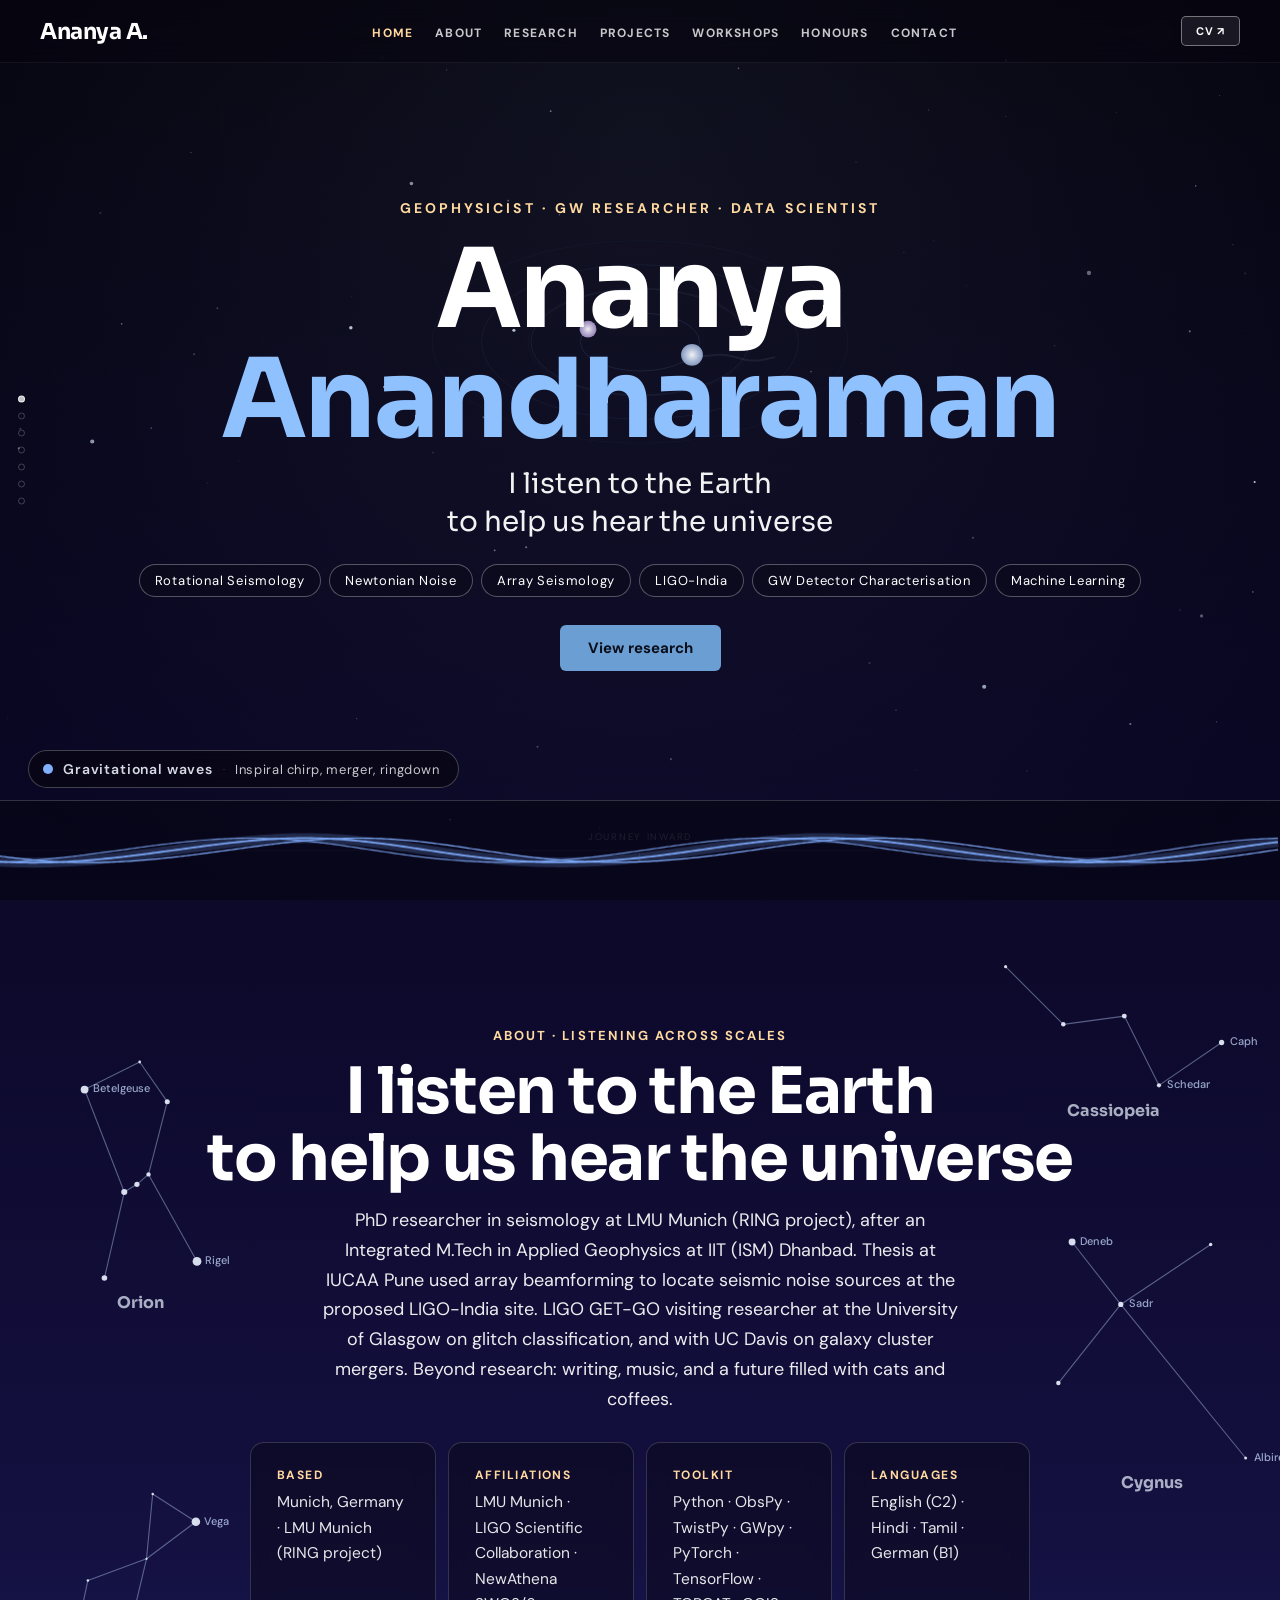
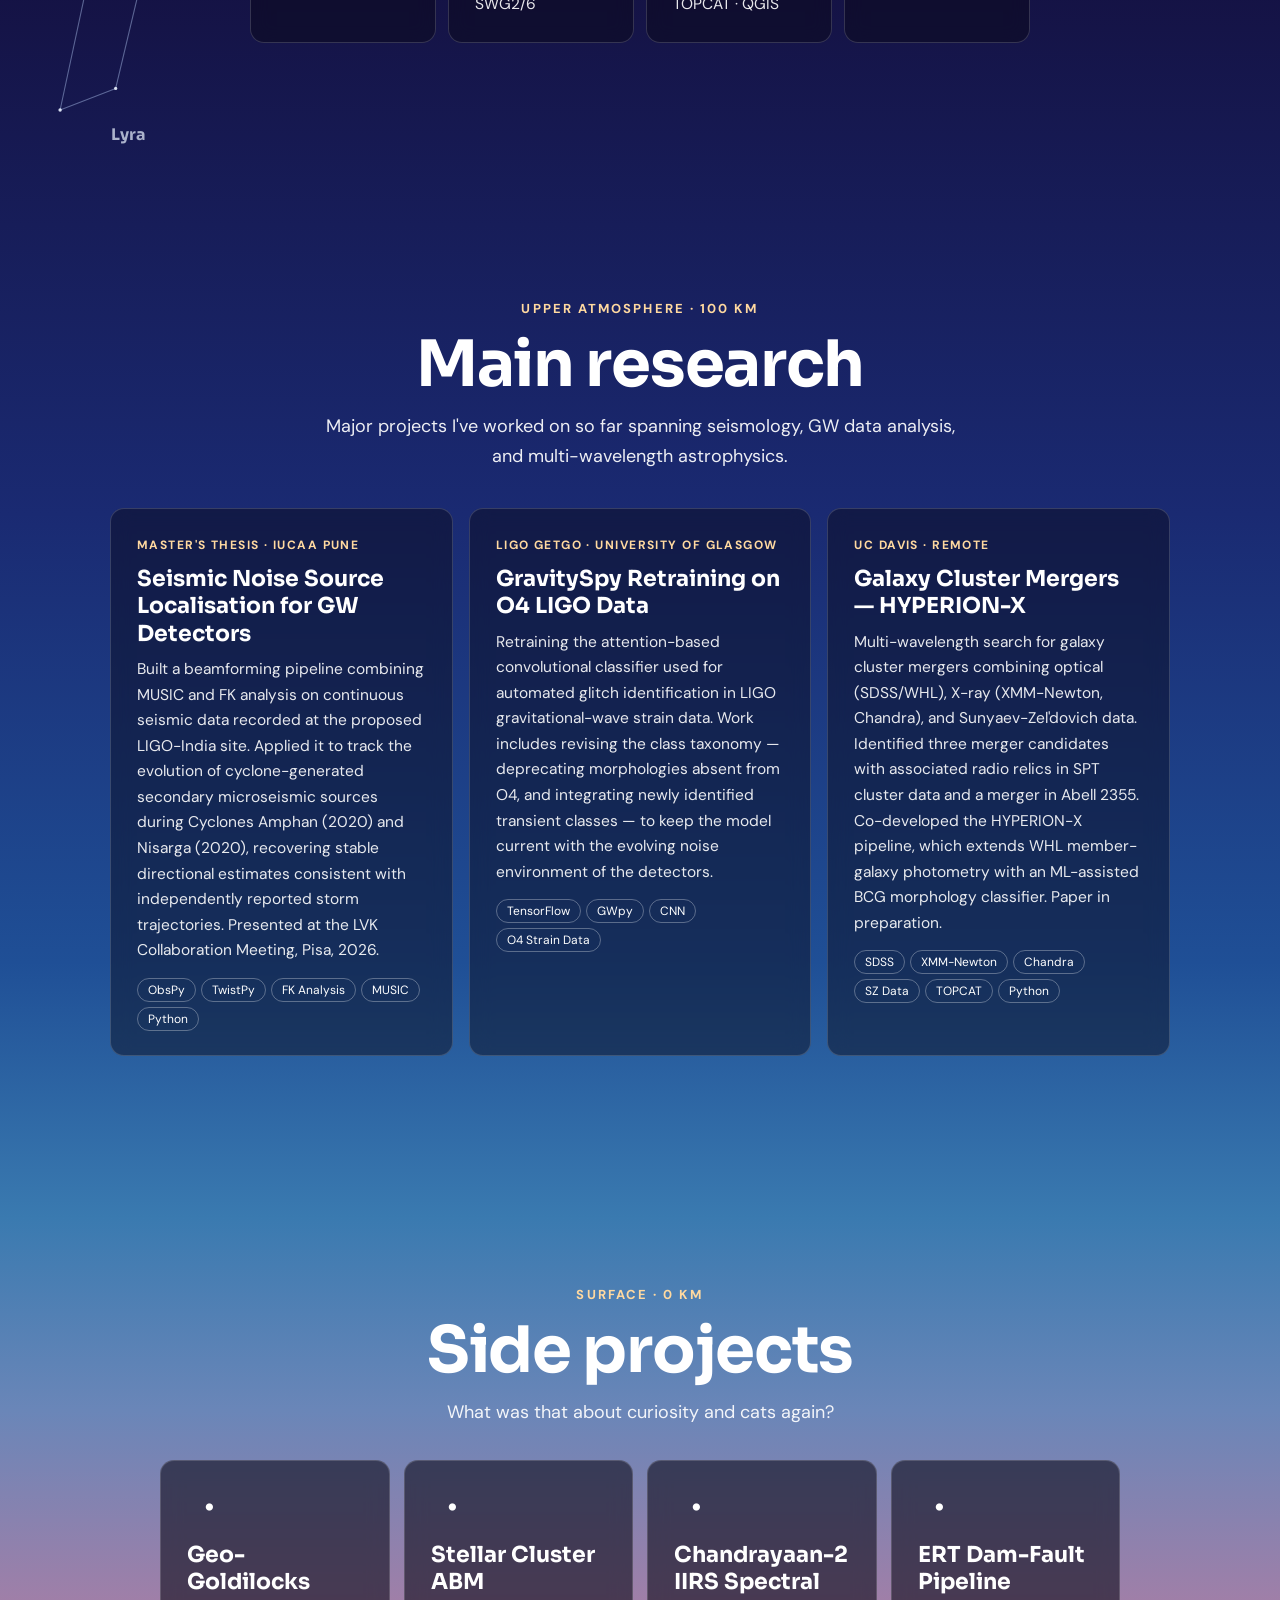
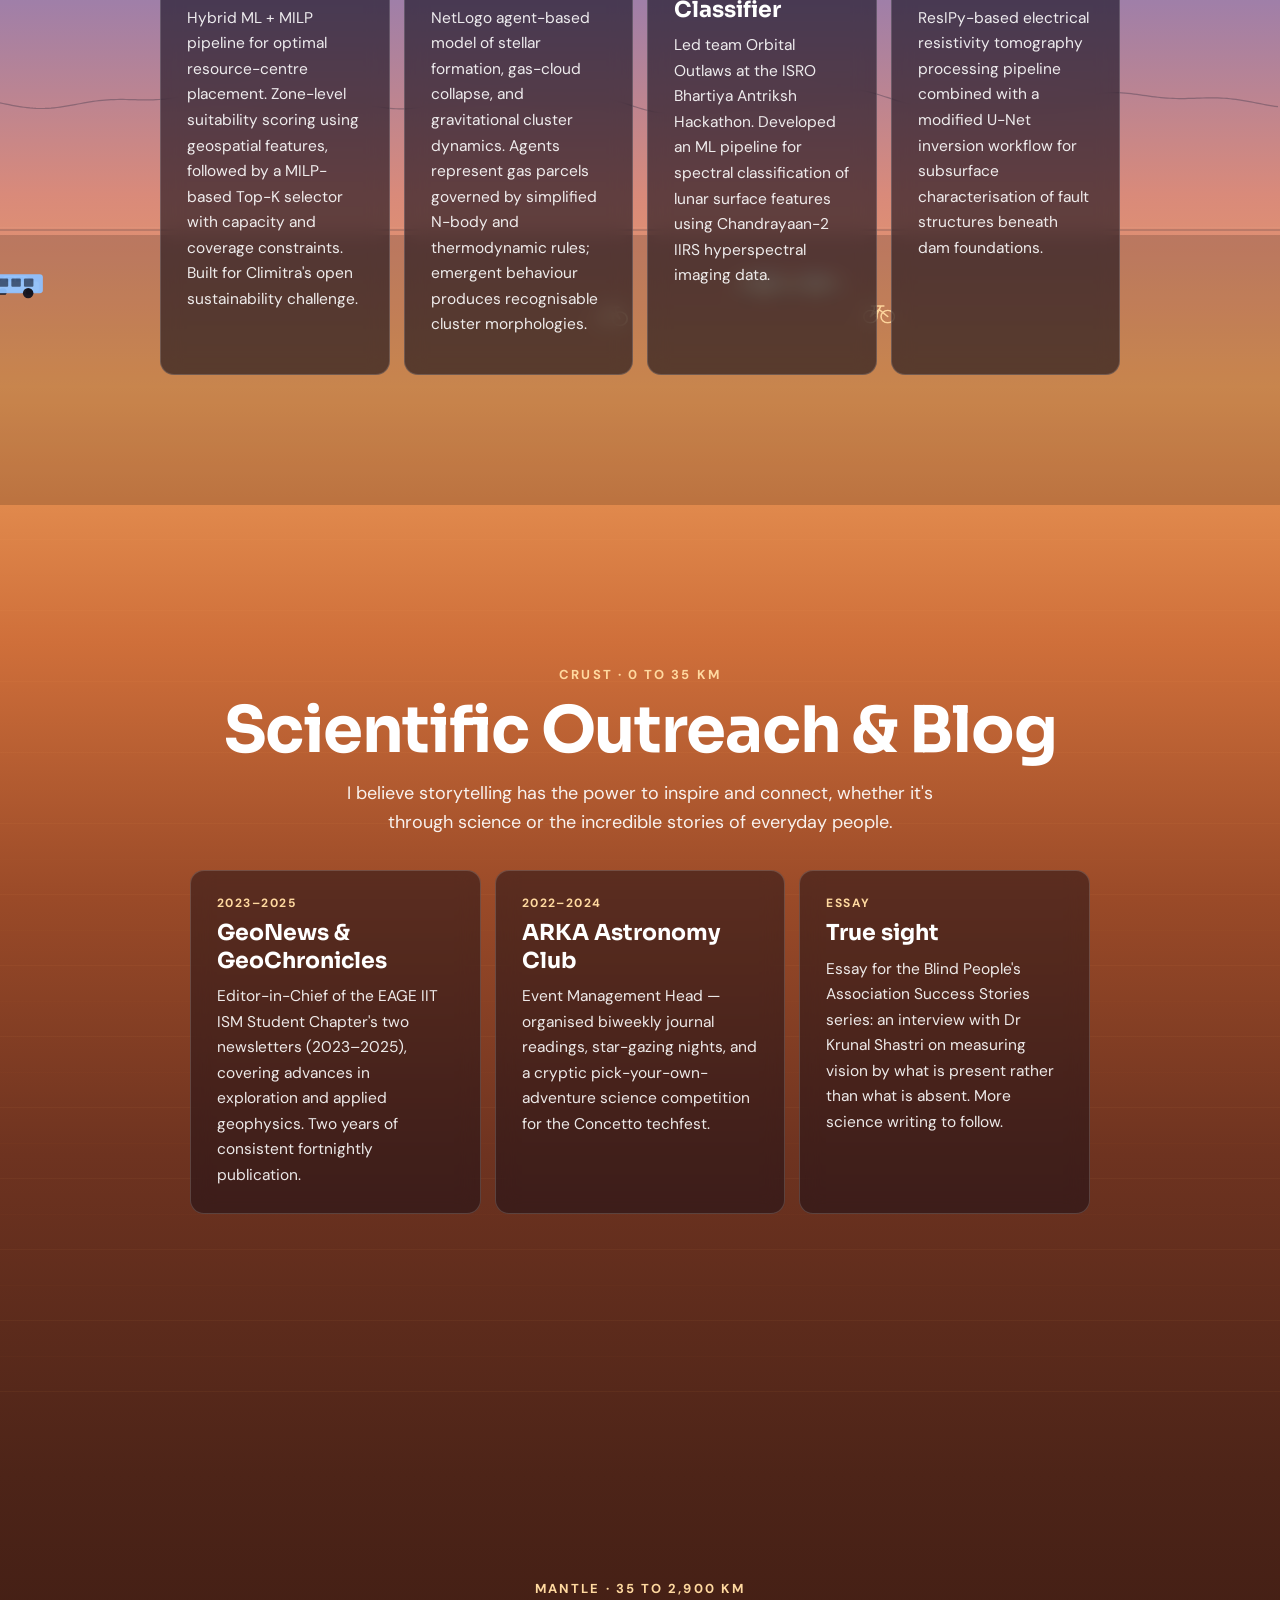
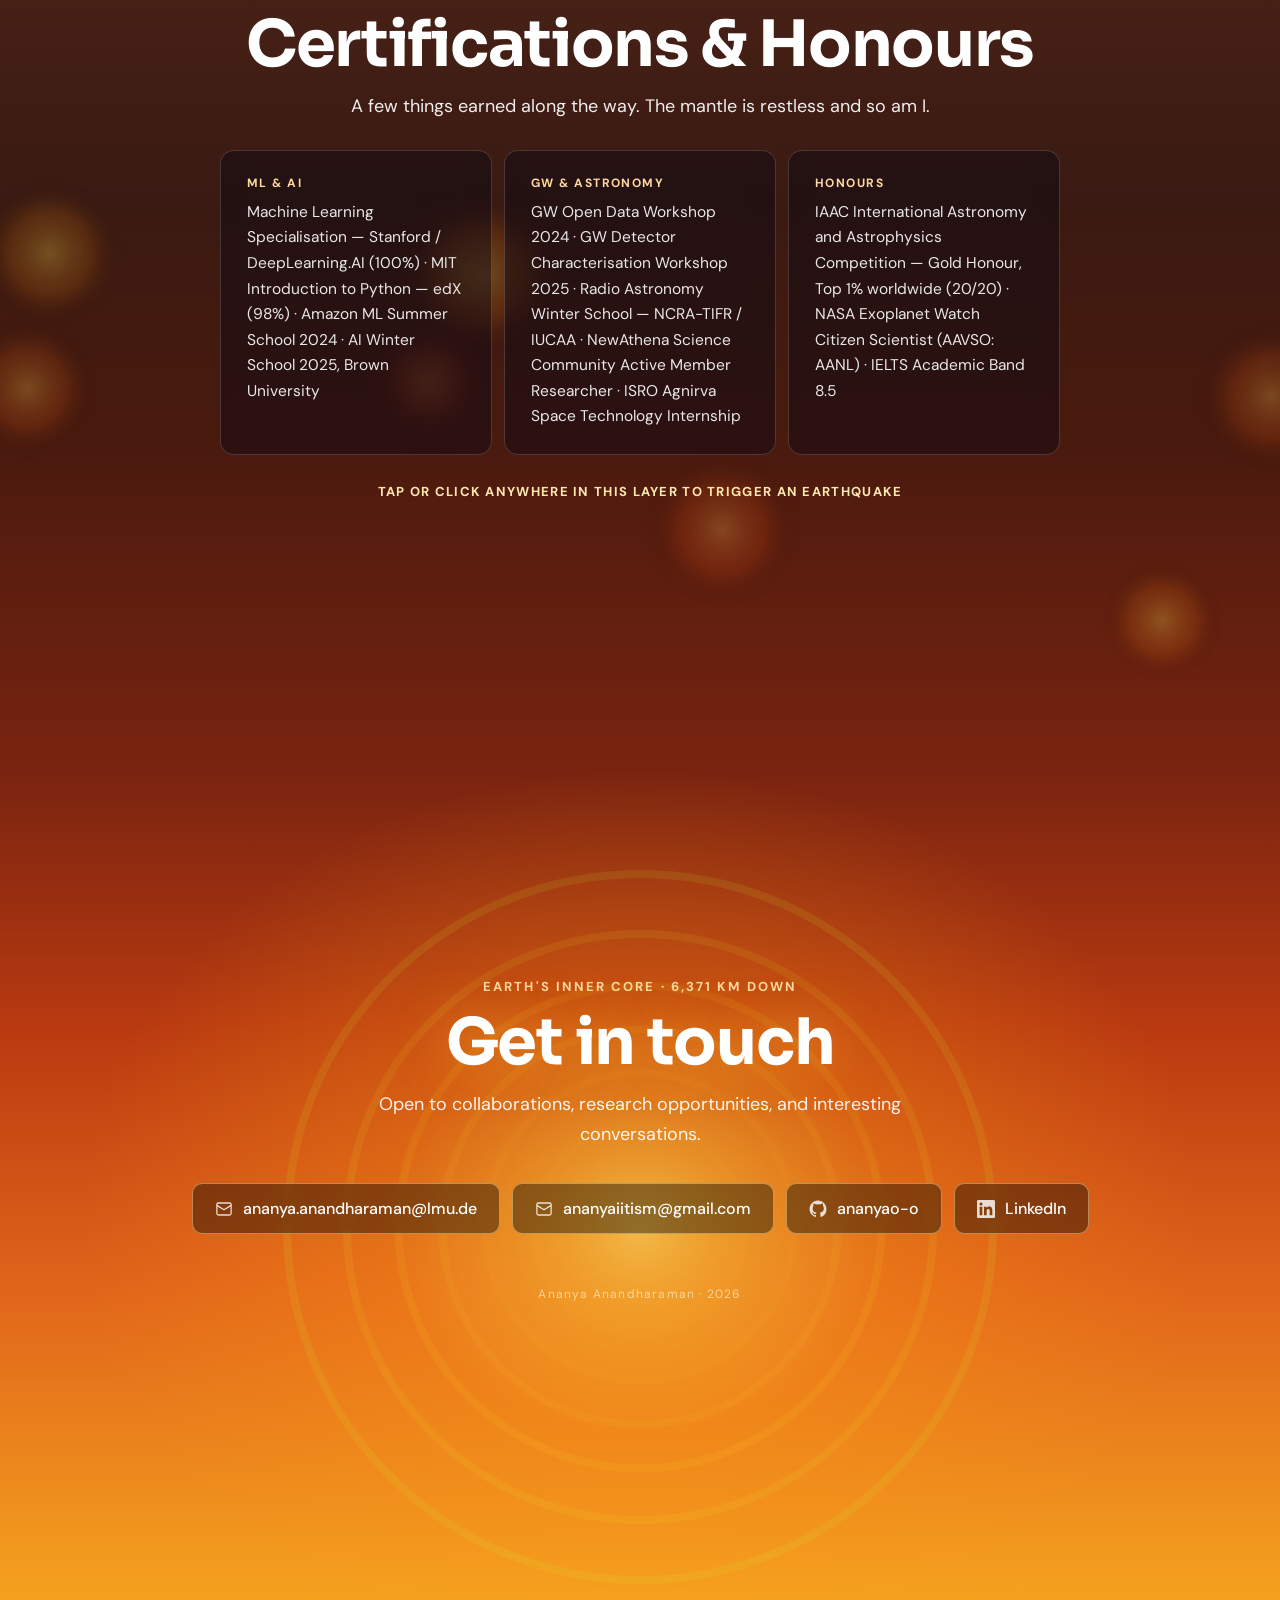
==== index.html @ 79e4e8b1 "Initial portfolio" ====
<!DOCTYPE html>
<html lang="en">
<head>
  <meta charset="UTF-8">
  <meta name="viewport" content="width=device-width, initial-scale=1.0">
  <title>Ananya Anandharaman</title>
  <meta name="description" content="Geophysicist, GW Researcher, Data Scientist — IIT ISM · IUCAA · University of Glasgow">
  <link rel="preconnect" href="https://fonts.googleapis.com">
  <link href="https://fonts.googleapis.com/css2?family=Fraunces:opsz,wght@9..144,600;9..144,700&family=Sora:wght@600;700&family=DM+Sans:wght@400;500;700&display=swap" rel="stylesheet">
  <link rel="stylesheet" href="css/base.css">
  <link rel="stylesheet" href="css/sections.css">
  <link rel="stylesheet" href="css/components.css">
  <link rel="stylesheet" href="css/theme.css">
</head>
<body>
  <nav id="main-nav">
    <a href="index.html" class="nav-logo">Ananya A.</a>
    <ul class="nav-links">
      <li><a href="#space">Home</a></li>
      <li><a href="#cosmos">About</a></li>
      <li><a href="#research">Research</a></li>
      <li><a href="#surface">Projects</a></li>
      <li><a href="#crust">Workshops</a></li>
      <li><a href="#mantle">Honours</a></li>
      <li><a href="#core">Contact</a></li>
      <li><a href="media.html">Media</a></li>
    </ul>
    <button class="nav-cv-btn" id="cv-btn">CV ↗</button>
  </nav>
  <div id="depth-bar">
    <div class="depth-dot" data-section="space"    data-label="Deep Space"></div>
    <div class="depth-dot" data-section="cosmos"   data-label="Cosmos"></div>
    <div class="depth-dot" data-section="research" data-label="Research"></div>
    <div class="depth-dot" data-section="surface"  data-label="Surface"></div>
    <div class="depth-dot" data-section="crust"    data-label="Crust"></div>
    <div class="depth-dot" data-section="mantle"   data-label="Mantle"></div>
    <div class="depth-dot" data-section="core"     data-label="Core"></div>
  </div>
  <canvas id="wave-canvas"></canvas>
  <div id="wave-ann" role="status" aria-live="polite">
    <div class="wave-ann-bar"></div>
    <span class="wave-ann-name"></span>
    <span class="wave-ann-sep">·</span>
    <span class="wave-ann-desc"></span>
  </div>
  <div id="wave-label"><span id="wave-type-text">Gravitational Waves</span></div>
  <!-- §1 DEEP SPACE -->
  <section id="space" data-wave="gw">
    <canvas id="starfield-canvas"></canvas>
    <canvas id="cbc-canvas"></canvas>
    <div class="section-content space-content fade-in" id="hero-content"></div>
    <div class="scroll-cue">Journey inward</div>
  </section>
  <!-- §2 COSMOS / ABOUT -->
  <section id="cosmos" data-wave="radio">
    <canvas id="constellation-canvas"></canvas>
    <div class="section-content fade-in" id="about-content"></div>
  </section>
  <!-- §3 RESEARCH -->
  <section id="research" data-wave="infra">
    <div class="section-content fade-in">
      <div class="section-eyebrow">Upper atmosphere · 100 km</div>
      <h2 class="section-title">Main research</h2>
      <p class="section-body">Major projects I've worked on so far spanning seismology, GW data analysis, and multi-wavelength astrophysics.</p>
      <div class="cards-grid" id="research-cards"></div>
    </div>
  </section>
  <!-- §4 SURFACE / SIDE PROJECTS -->
  <section id="surface" data-wave="seismic-noisy">
    <canvas id="surface-canvas"></canvas>
    <div class="section-content surface-content fade-in">
      <div class="section-eyebrow">Surface · 0 km</div>
      <h2 class="section-title surface-title">Side projects</h2>
      <p class="section-body surface-body">What was that about curiosity and cats again? </p>
      <div class="side-projects-grid" id="side-projects-cards"></div>
    </div>
  </section>
  <!-- §5 CRUST / WORKSHOPS -->
  <section id="crust" data-wave="seismic">
    <div class="section-content crust-content fade-in">
      <div class="section-eyebrow crust-label">Crust · 0 to 35 km</div>
      <h2 class="section-title crust-title">Scientific Outreach &amp; Blog</h2>
      <p class="section-body crust-body">I believe storytelling has the power to inspire and connect, whether it's through science or the incredible stories of everyday people.</p>
      <div class="workshops-grid" id="workshops-cards"></div>
    </div>
  </section>
  <!-- §6 MANTLE / HONOURS -->
  <section id="mantle" data-wave="seismic-deep">
    <canvas id="mantle-canvas"></canvas>
    <div class="section-content mantle-content fade-in">
      <div class="section-eyebrow mantle-label">Mantle · 35 to 2,900 km</div>
      <h2 class="section-title mantle-title">Certifications &amp; Honours</h2>
      <p class="section-body mantle-body">A few things earned along the way. The mantle is restless and so am I.</p>
      <div class="cert-grid" id="cert-cards"></div>
      <p class="interaction-hint">Tap or click anywhere in this layer to trigger an earthquake</p>
    </div>
  </section>
  <!-- §7 CORE / CONTACT -->
  <section id="core" data-wave="modes">
    <canvas id="core-canvas"></canvas>
    <div class="section-content core-content fade-in">
      <div class="section-eyebrow core-label">Earth's Inner Core · 6,371 km down</div>
      <h2 class="section-title core-title">Get in touch</h2>
      <p class="section-body core-body">Open to collaborations, research opportunities, and interesting conversations.</p>
      <div class="contact-links" id="contact-links"></div>
      <p class="core-footer">Ananya Anandharaman · 2026 </p>
    </div>
  </section>
  <!-- Scripts — config must be first -->
  <script src="js/config.js"></script>
  <script src="js/starfield.js"></script>
  <script src="js/cbc.js"></script>
  <script src="js/constellations.js"></script>
  <script src="js/surface.js"></script>
  <script src="js/mantle.js"></script>
  <script src="js/core.js"></script>
  <script src="js/waves.js"></script>
  <script src="js/earthquake.js"></script>
  <script src="js/nav.js"></script>
  <script src="js/main.js"></script>
</body>
</html>
---- css/base.css ----
/* ════════════════════════════════════════════
   BASE.CSS — reset, typography, nav, utilities
   ════════════════════════════════════════════ */

*, *::before, *::after { box-sizing: border-box; margin: 0; padding: 0; }

html { scroll-behavior: smooth; }

body {
  font-family: 'Inter', sans-serif;
  background: #000;
  color: #E8EDF5;
  overflow-x: hidden;
}

/* ── Typography helpers ── */
.section-eyebrow {
  font-size: 10px;
  letter-spacing: 0.2em;
  text-transform: uppercase;
  margin-bottom: 14px;
  opacity: 0.6;
  display: block;
}
.section-title {
  font-family: var(--font-display);
  font-size: clamp(26px, 3.5vw, 46px);
  font-weight: 700;
  line-height: 1.15;
  max-width: 800px;
  margin: 0 auto;
}
.section-body {
  font-size: 14.5px;
  color: rgba(232,237,245,0.58);
  max-width: 600px;
  margin: 14px auto 0;
  line-height: 1.8;
  text-align: center;
}

/* ── Nav ── */
nav#main-nav {
  position: fixed;
  top: 0; left: 0; right: 0;
  z-index: 100;
  display: flex;
  align-items: center;
  justify-content: space-between;
  padding: 14px 40px;
  background: rgba(4, 6, 18, 0.6);
  backdrop-filter: blur(14px);
  -webkit-backdrop-filter: blur(14px);
  border-bottom: 0.5px solid rgba(255,255,255,0.06);
  gap: 20px;
  transition: background 0.4s;
}
.nav-logo {
  font-family: var(--font-display);
  font-weight: 600;
  font-size: 16px;
  color: #6B9FD4;
  letter-spacing: 0.04em;
  text-decoration: none;
  flex-shrink: 0;
}
.nav-links {
  display: flex;
  gap: 22px;
  list-style: none;
  flex: 1;
  justify-content: center;
  flex-wrap: wrap;
}
.nav-links a {
  font-size: 10.5px;
  letter-spacing: 0.1em;
  text-transform: uppercase;
  color: rgba(232,237,245,0.4);
  text-decoration: none;
  transition: color 0.2s;
}
.nav-links a:hover,
.nav-links a.active { color: #6B9FD4; }
.nav-cv-btn {
  font-family: var(--font-display);
  font-size: 11px;
  font-weight: 600;
  padding: 7px 14px;
  border-radius: 5px;
  background: rgba(107,159,212,0.12);
  border: 0.5px solid rgba(107,159,212,0.35);
  color: #6B9FD4;
  cursor: pointer;
  letter-spacing: 0.06em;
  text-transform: uppercase;
  flex-shrink: 0;
  transition: background 0.2s;
}
.nav-cv-btn:hover { background: rgba(107,159,212,0.25); }

/* ── Depth bar ── */
#depth-bar {
  position: fixed;
  left: 18px;
  top: 50%;
  transform: translateY(-50%);
  display: flex;
  flex-direction: column;
  gap: 10px;
  z-index: 90;
}
.depth-dot {
  width: 7px;
  height: 7px;
  border-radius: 50%;
  border: 1px solid rgba(255,255,255,0.22);
  background: transparent;
  transition: background 0.3s, border-color 0.3s, transform 0.2s;
  cursor: pointer;
  position: relative;
}
.depth-dot::after {
  content: attr(data-label);
  position: absolute;
  left: 15px;
  top: 50%;
  transform: translateY(-50%);
  font-size: 9px;
  letter-spacing: 0.1em;
  text-transform: uppercase;
  color: rgba(255,255,255,0.45);
  white-space: nowrap;
  opacity: 0;
  transition: opacity 0.2s;
  pointer-events: none;
}
.depth-dot:hover::after { opacity: 1; }
.depth-dot:hover { transform: scale(1.5); }
.depth-dot.active {
  background: rgba(255,255,255,0.75);
  border-color: rgba(255,255,255,0.75);
}

/* ── Global wave canvas ── */
#wave-canvas {
  position: fixed;
  bottom: 0; left: 0;
  width: 100%;
  height: 100px;
  z-index: 50;
  pointer-events: none;
}
#wave-label {
  position: fixed;
  bottom: 12px;
  right: 20px;
  z-index: 55;
  pointer-events: none;
}
#wave-type-text {
  font-size: 9px;
  letter-spacing: 0.16em;
  text-transform: uppercase;
  color: rgba(255,255,255,0.2);
  font-family: var(--font-display);
}

/* ── Section layout ── */
section {
  position: relative;
  min-height: 100vh;
  overflow: hidden;
  display: flex;
  flex-direction: column;
  align-items: center;
  justify-content: center;
  padding: 100px 40px 130px;
}
.section-content {
  position: relative;
  z-index: 5;
  text-align: center;
  width: 100%;
  max-width: 1100px;
  padding: 0 20px;
}

/* ── Scroll cue ── */
.scroll-cue {
  position: absolute;
  bottom: 34px;
  left: 50%;
  transform: translateX(-50%);
  font-size: 9.5px;
  letter-spacing: 0.18em;
  text-transform: uppercase;
  color: rgba(232,237,245,0.22);
  display: flex;
  flex-direction: column;
  align-items: center;
  gap: 6px;
  animation: bounce 2.4s ease-in-out infinite;
}
.scroll-cue::after { content: '↓'; font-size: 13px; }
@keyframes bounce {
  0%, 100% { transform: translateX(-50%) translateY(0); }
  50% { transform: translateX(-50%) translateY(8px); }
}

/* ── Fade-in on scroll ── */
.fade-in {
  opacity: 0;
  transform: translateY(22px);
  transition: opacity 0.8s ease, transform 0.8s ease;
}
.fade-in.visible {
  opacity: 1;
  transform: translateY(0);
}

/* ── Earthquake animation ── */
@keyframes quake {
  0%   { transform: translate(0,0) rotate(0); }
  8%   { transform: translate(-10px,5px) rotate(-0.6deg); }
  18%  { transform: translate(10px,-7px) rotate(0.7deg); }
  28%  { transform: translate(-8px,8px) rotate(-0.5deg); }
  38%  { transform: translate(9px,-4px) rotate(0.4deg); }
  48%  { transform: translate(-5px,7px) rotate(-0.3deg); }
  58%  { transform: translate(7px,-5px) rotate(0.3deg); }
  68%  { transform: translate(-4px,4px) rotate(-0.2deg); }
  78%  { transform: translate(4px,-3px) rotate(0.2deg); }
  88%  { transform: translate(-2px,2px) rotate(-0.1deg); }
  100% { transform: translate(0,0) rotate(0); }
}
.quaking { animation: quake 1.4s ease-out; }

/* ── Interaction hint ── */
.interaction-hint {
  font-size: 10px;
  letter-spacing: 0.1em;
  text-transform: uppercase;
  color: rgba(255,200,100,0.45);
  margin-top: 28px;
}

/* ── Scrollbar ── */
::-webkit-scrollbar { width: 4px; }
::-webkit-scrollbar-track { background: transparent; }
::-webkit-scrollbar-thumb { background: rgba(107,159,212,0.2); border-radius: 2px; }

/* ── Responsive ── */
@media (max-width: 768px) {
  nav#main-nav { padding: 12px 20px; }
  .nav-links { display: none; }
  #depth-bar { display: none; }
  section { padding: 90px 24px 110px; }
}

/* ── Wave-type announcement bubble ──────────────────────────────
   Appears briefly when the waveform changes section.
   Shows wave type name + scientific description.             */
#wave-ann {
  position: fixed;
  bottom: 116px;
  left: 50%;
  transform: translateX(-50%);
  z-index: 60;
  pointer-events: none;
  display: flex;
  align-items: center;
  gap: 10px;
  padding: 9px 18px 9px 14px;
  background: rgba(8, 10, 24, 0.72);
  border: 0.5px solid rgba(255,255,255,0.13);
  border-radius: 28px;
  backdrop-filter: blur(16px);
  -webkit-backdrop-filter: blur(16px);
  opacity: 0;
  transition: opacity 0.38s ease, transform 0.38s ease;
  transform: translateX(-50%) translateY(6px);
  white-space: nowrap;
}
#wave-ann.visible {
  opacity: 1;
  transform: translateX(-50%) translateY(0);
}
.wave-ann-bar {
  width: 3px;
  height: 26px;
  border-radius: 2px;
  background: #6B9FD4;
  flex-shrink: 0;
  transition: background 0.3s;
}
.wave-ann-name {
  font-family: var(--font-display);
  font-size: 11.5px;
  font-weight: 600;
  letter-spacing: 0.06em;
  color: rgba(232,237,245,0.92);
}
.wave-ann-sep {
  font-size: 10px;
  color: rgba(232,237,245,0.28);
}
.wave-ann-desc {
  font-size: 10px;
  letter-spacing: 0.05em;
  color: rgba(232,237,245,0.48);
  font-style: italic;
}

@media (max-width: 600px) {
  #wave-ann { bottom: 108px; max-width: calc(100vw - 40px); }
  .wave-ann-desc { display: none; }
}
---- css/sections.css ----
/* SECTIONS.CSS — layout hooks only. Backgrounds are transparent: the continuous
   space-to-core gradient lives on <body> in theme.css, so there are no seams. */
section{background:transparent}
#starfield-canvas,#cbc-canvas,#constellation-canvas,#surface-canvas,#mantle-canvas,#core-canvas{position:absolute;inset:0;width:100%;height:100%}
#surface-canvas,#mantle-canvas,#core-canvas{pointer-events:none}
#crust::after{content:'';position:absolute;inset:0;pointer-events:none;z-index:1;background:repeating-linear-gradient(180deg,transparent 0 34px,rgba(255,170,90,.05) 34px 35px,transparent 35px 70px,rgba(200,110,40,.03) 70px 71px)}
#core::before{content:'';position:absolute;inset:0;pointer-events:none;background:radial-gradient(ellipse at 50% 58%,rgba(255,230,70,.6),rgba(255,150,20,.32) 28%,transparent 62%)}
.core-title{text-shadow:0 0 48px rgba(255,210,60,.5)}
.core-footer{margin-top:52px;font-size:12px;color:rgba(255,240,200,.7);letter-spacing:.1em}
---- css/components.css ----
/* ════════════════════════════════════════════
   COMPONENTS.CSS — buttons, cards, contact, hero
   ════════════════════════════════════════════ */

/* ── Hero ── */
.hero-eyebrow {
  font-size: 11px; letter-spacing: 0.22em; text-transform: uppercase;
  color: #C4A882; margin-bottom: 18px; display: block;
}
.hero-name {
  font-family: var(--font-display);
  font-size: clamp(40px, 6.5vw, 78px);
  font-weight: 700; line-height: 1.05; color: #E8EDF5; margin-bottom: 10px;
}
.hero-name span { color: #6B9FD4; }
.hero-subtitle { font-size: 13px; color: rgba(232,237,245,0.42); letter-spacing: 0.05em; margin-bottom: 22px; }
.hero-tags { display: flex; flex-wrap: wrap; gap: 8px; justify-content: center; margin-bottom: 28px; }
.htag {
  font-size: 10px; letter-spacing: 0.06em; padding: 5px 12px; border-radius: 20px;
  border: 0.5px solid rgba(107,159,212,0.32); color: rgba(107,159,212,0.82);
  background: rgba(107,159,212,0.07);
}
.hero-ctas { display: flex; gap: 12px; justify-content: center; }
.hero-note { margin-top: 14px; font-size: 10px; color: rgba(232,237,245,0.22); letter-spacing: 0.05em; }

/* ── Buttons ── */
.btn-primary {
  font-family: var(--font-display); font-size: 13px; font-weight: 600;
  padding: 11px 24px; border-radius: 6px; background: #6B9FD4; color: #0A0E1A;
  border: none; cursor: pointer; transition: opacity 0.2s; text-decoration: none; display: inline-block;
}
.btn-primary:hover { opacity: 0.88; }
.btn-ghost {
  font-family: var(--font-display); font-size: 13px; font-weight: 500;
  padding: 11px 24px; border-radius: 6px; background: transparent;
  color: rgba(232,237,245,0.7); border: 0.5px solid rgba(232,237,245,0.22);
  cursor: pointer; transition: border-color 0.2s, color 0.2s; text-decoration: none; display: inline-block;
}
.btn-ghost:hover { border-color: rgba(232,237,245,0.45); color: rgba(232,237,245,0.9); }

/* ── About grid ── */
.about-grid {
  display: grid; grid-template-columns: repeat(auto-fit, minmax(185px, 1fr));
  gap: 12px; max-width: 780px; margin: 28px auto 0;
}
.about-cell {
  background: rgba(107,159,212,0.07); border: 0.5px solid rgba(107,159,212,0.18);
  border-radius: 10px; padding: 16px; text-align: left;
}
.about-cell-label { font-size: 9.5px; letter-spacing: 0.12em; text-transform: uppercase; color: #6B9FD4; margin-bottom: 7px; display: block; }
.about-cell-value { font-size: 12px; color: rgba(232,237,245,0.72); line-height: 1.65; }

/* ── Research cards ── */
.cards-grid {
  display: grid; grid-template-columns: repeat(auto-fit, minmax(290px, 1fr));
  gap: 16px; max-width: 1060px; margin: 36px auto 0;
}
.rcard {
  background: rgba(20,30,60,0.65); border: 0.5px solid rgba(107,159,212,0.18);
  border-radius: 12px; padding: 24px; text-align: left;
  backdrop-filter: blur(8px); transition: border-color 0.3s, transform 0.3s;
}
.rcard:hover { border-color: rgba(107,159,212,0.45); transform: translateY(-4px); }
.rcard-badge {
  display: inline-block; font-size: 9.5px; letter-spacing: 0.1em;
  text-transform: uppercase; padding: 3px 9px; border-radius: 20px; margin-bottom: 13px;
}
.rcard-badge.warm { color: #C4A882; background: rgba(196,168,130,0.1); border: 0.5px solid rgba(196,168,130,0.3); }
.rcard-badge.blue { color: #6B9FD4; background: rgba(107,159,212,0.1); border: 0.5px solid rgba(107,159,212,0.3); }
.rcard h3 { font-family: var(--font-display); font-size: 15px; font-weight: 600; color: #E8EDF5; margin-bottom: 9px; line-height: 1.4; }
.rcard p  { font-size: 12px; color: rgba(232,237,245,0.55); line-height: 1.72; margin-bottom: 14px; }
.tool-chips { display: flex; flex-wrap: wrap; gap: 5px; }
.tool-chip {
  font-size: 9.5px; padding: 2px 8px; border-radius: 4px;
  background: rgba(107,159,212,0.08); color: rgba(107,159,212,0.72);
  border: 0.5px solid rgba(107,159,212,0.18);
}
.rcard-link { font-size: 11px; color: #6B9FD4; text-decoration: none; letter-spacing: 0.04em; opacity: 0.7; flex-shrink: 0; margin-left: 10px; }
.rcard-link:hover { opacity: 1; }

/* ── Side project cards (surface section — light bg) ── */
.side-projects-grid {
  display: grid; grid-template-columns: repeat(auto-fit, minmax(215px, 1fr));
  gap: 14px; max-width: 960px; margin: 32px auto 0;
}
.scard {
  background: rgba(255,248,235,0.88);
  border: 0.5px solid rgba(160,100,40,0.18);
  border-radius: 12px; padding: 22px; text-align: left;
  box-shadow: 0 4px 24px rgba(0,0,0,0.14);
  transition: transform 0.3s, box-shadow 0.3s;
}
.scard:hover { transform: translateY(-4px); box-shadow: 0 8px 32px rgba(0,0,0,0.2); }
.scard-icon { width: 44px; height: 44px; margin-bottom: 12px; display: flex; align-items: center; justify-content: center; font-size: 24px; }
.scard h3  { font-family: var(--font-display); font-size: 14px; font-weight: 600; color: #0d1f3a; margin-bottom: 7px; }
.scard p   { font-size: 12px; color: rgba(10,25,55,0.64); line-height: 1.67; margin-bottom: 12px; }
.scard-link { font-size: 11px; color: #2a5a8a; text-decoration: none; letter-spacing: 0.04em; }
.scard-link:hover { text-decoration: underline; }

/* ── Workshop / blog cards (crust section — dark warm bg) ── */
.workshops-grid {
  display: grid; grid-template-columns: repeat(auto-fit, minmax(240px, 1fr));
  gap: 14px; max-width: 900px; margin: 32px auto 0;
}
.wcard {
  background: rgba(200, 120, 55, 0.16);
  border: 0.5px solid rgba(230, 150, 80, 0.32);
  border-radius: 12px; padding: 22px; text-align: left;
  transition: border-color 0.25s, background 0.25s;
}
.wcard:hover { border-color: rgba(255,180,100,0.5); background: rgba(200,120,55,0.22); }
.wcard-year  { font-size: 9.5px; letter-spacing: 0.1em; text-transform: uppercase; color: rgba(255,185,105,0.72); margin-bottom: 8px; display: block; }
.wcard h3    { font-family: var(--font-display); font-size: 14px; font-weight: 600; color: #faebd5; margin-bottom: 8px; }
.wcard p     { font-size: 12px; color: rgba(248,218,178,0.76); line-height: 1.68; }

/* ── Certification cards (mantle section — hot bg) ── */
.cert-grid {
  display: grid; grid-template-columns: repeat(auto-fit, minmax(230px, 1fr));
  gap: 12px; max-width: 840px; margin: 28px auto 0;
}
.cert-card {
  background: rgba(0,0,0,0.30);
  border: 0.5px solid rgba(255,155,55,0.30);
  border-radius: 10px; padding: 18px; text-align: left;
  transition: border-color 0.25s;
}
.cert-card:hover { border-color: rgba(255,175,80,0.55); }
.cert-card-label { font-size: 9.5px; letter-spacing: 0.12em; text-transform: uppercase; color: rgba(255,175,85,0.88); margin-bottom: 9px; display: block; }
.cert-card p     { font-size: 12px; color: rgba(255,225,155,0.82); line-height: 1.72; }

/* ── Contact links (core section — golden bg) ── */
.contact-links { display: flex; flex-wrap: wrap; gap: 12px; justify-content: center; margin-top: 34px; }
.contact-link {
  display: flex; align-items: center; gap: 10px; padding: 12px 20px;
  border-radius: 10px; border: 0.5px solid rgba(255,215,85,0.28);
  background: rgba(0,0,0,0.40); color: rgba(255,238,175,0.88);
  font-size: 13px; text-decoration: none;
  transition: background 0.2s, border-color 0.2s;
  backdrop-filter: blur(8px);
}
.contact-link:hover { background: rgba(0,0,0,0.58); border-color: rgba(255,215,85,0.55); color: #ffe9a8; }
.contact-link svg { width: 18px; height: 18px; flex-shrink: 0; opacity: 0.82; }
---- css/theme.css ----
/* THEME.CSS — design tokens + visual layer. Loaded last.
   Fonts: change --font-display below (e.g. 'Sora', sans-serif) to restyle every heading. */
:root{--font-display:'Sora',system-ui,sans-serif;--font-body:'DM Sans',system-ui,sans-serif;--glass:rgba(10,8,22,.45);--glass-line:rgba(255,255,255,.16)}
html{background:#04030c}
body{font-family:var(--font-body);color:#fff;background:linear-gradient(180deg,#04030c 0%,#0a0724 12%,#141040 24%,#1a2a72 33%,#1f4f96 40%,#3a7ab0 44%,#6a86b8 47%,#a07fa8 50%,#d98a7a 53%,#ef9f5c 56%,#cf6f3a 60%,#9a4a28 64%,#6e3320 68%,#4d2418 73%,#3a1a12 78%,#4a1a0e 82%,#7a2410 87%,#b93a10 91%,#e0641a 95%,#f5a31f 100%)}

.section-title,.hero-name,.nav-logo{font-family:var(--font-display);font-weight:700;letter-spacing:-.02em}
.section-title{font-size:clamp(38px,5.4vw,64px);line-height:1.05;max-width:900px;color:#fff}
.section-eyebrow{font-size:13px;letter-spacing:.16em;font-weight:700;opacity:1;color:#ffd9a0}
.section-body{font-size:18px;line-height:1.65;color:rgba(255,255,255,.92);max-width:640px}
.hero-eyebrow{font-size:14px;font-weight:700;color:#ffd9a0}
.hero-name{font-size:clamp(52px,9vw,110px);line-height:1;color:#fff}
.hero-name span{color:#8fc1ff}
/*.hero-subtitle{font-size:16px;color:rgba(255,255,255,.78)}*/
.hero-subtitle{display: none;}
.hero-note{font-family:var(--font-display);font-size:clamp(20px,2.4vw,28px);line-height:1.35;color:rgba(255,255,255,.95);letter-spacing:0;margin:0 0 24px}
.htag{font-size:13px;padding:7px 15px;color:#fff;border-color:rgba(255,255,255,.3);background:rgba(10,8,22,.4)}
.btn-primary,.btn-ghost,.nav-cv-btn{font-family:var(--font-body);font-weight:700}
.btn-primary,.btn-ghost{font-size:15px;padding:13px 28px}

nav#main-nav{padding:16px 40px;background:rgba(6,4,16,.55)}
.nav-logo{font-size:22px;color:#fff}
.nav-links a{font-size:12px;font-weight:700;color:rgba(255,255,255,.78)}
.nav-links a:hover,.nav-links a.active{color:#ffd9a0}
.nav-cv-btn{color:#fff;border-color:rgba(255,255,255,.4);background:rgba(255,255,255,.08)}
.depth-dot::after{font-size:11px}
.nav-toggle{display:none;background:none;border:1px solid rgba(255,255,255,.35);color:#fff;border-radius:8px;padding:6px 12px;font:700 13px var(--font-body);cursor:pointer}

.rcard,.scard,.wcard,.cert-card,.about-cell{background:var(--glass);border:1px solid var(--glass-line);border-radius:14px;padding:24px 26px;color:#fff;backdrop-filter:blur(10px);-webkit-backdrop-filter:blur(10px);box-shadow:none}
.scard{background:rgba(10,8,22,.58)}
.rcard:hover,.scard:hover,.wcard:hover{border-color:rgba(255,255,255,.4);transform:translateY(-4px)}
.rcard h3,.scard h3,.wcard h3{font-family:var(--font-display);font-weight:700;font-size:22px;line-height:1.25;color:#fff;margin-bottom:10px}
.rcard p,.scard p,.wcard p,.cert-card p,.about-cell-value{font-size:15.5px;line-height:1.65;color:rgba(255,255,255,.9)}
.rcard-badge,.rcard-badge.warm,.rcard-badge.blue,.wcard-year,.about-cell-label,.cert-card-label{font-size:12px;letter-spacing:.12em;font-weight:700;color:#ffd9a0;background:none;border:none;padding:0;border-radius:0}
.rcard-badge{margin-bottom:12px}
.tool-chip{font-size:12px;padding:3px 10px;border-radius:20px;color:#fff;background:none;border:1px solid rgba(255,255,255,.3)}
.scard-icon{font-size:30px}
.scard-link,.rcard-link{color:#ffd9a0;font-size:13px}
.contact-link{font-size:16px;font-weight:500;padding:14px 22px;color:#fff;border-color:rgba(255,235,170,.45)}
.interaction-hint{font-size:13px;font-weight:700;color:#ffe9b0}

#wave-canvas{background:rgba(6,4,16,.55);border-top:1px solid rgba(255,255,255,.18)}
#wave-label{display:none}
#wave-ann,#wave-ann.visible{left:28px;bottom:112px;transform:none}
#wave-ann{padding:9px 18px 9px 14px;background:rgba(8,6,20,.78);border-color:rgba(255,255,255,.24)}
.wave-ann-bar{width:10px;height:10px;border-radius:50%;animation:annp 1.6s infinite}
.wave-ann-name{font-family:var(--font-body);font-size:14px}
.wave-ann-desc{font-size:13px;font-style:normal;color:rgba(255,255,255,.78)}
#wave-ann.flash{animation:annf .7s}
@keyframes annp{from{box-shadow:0 0 0 0 var(--c)}to{box-shadow:0 0 0 10px transparent}}
@keyframes annf{0%{transform:scale(1.12)}100%{transform:scale(1)}}

@media(max-width:768px){
  .nav-toggle{display:block;margin-left:auto}
  nav#main-nav.open .nav-links{display:flex;position:absolute;top:100%;left:0;right:0;flex-direction:column;gap:18px;padding:22px 24px;background:rgba(6,4,16,.96)}
  .nav-links a{font-size:15px}
  .hero-ctas{flex-wrap:wrap}
  #wave-ann,#wave-ann.visible{left:14px;bottom:106px}
  .wave-ann-desc,.wave-ann-sep{display:none}
  .rcard,.scard,.wcard{padding:20px}
}
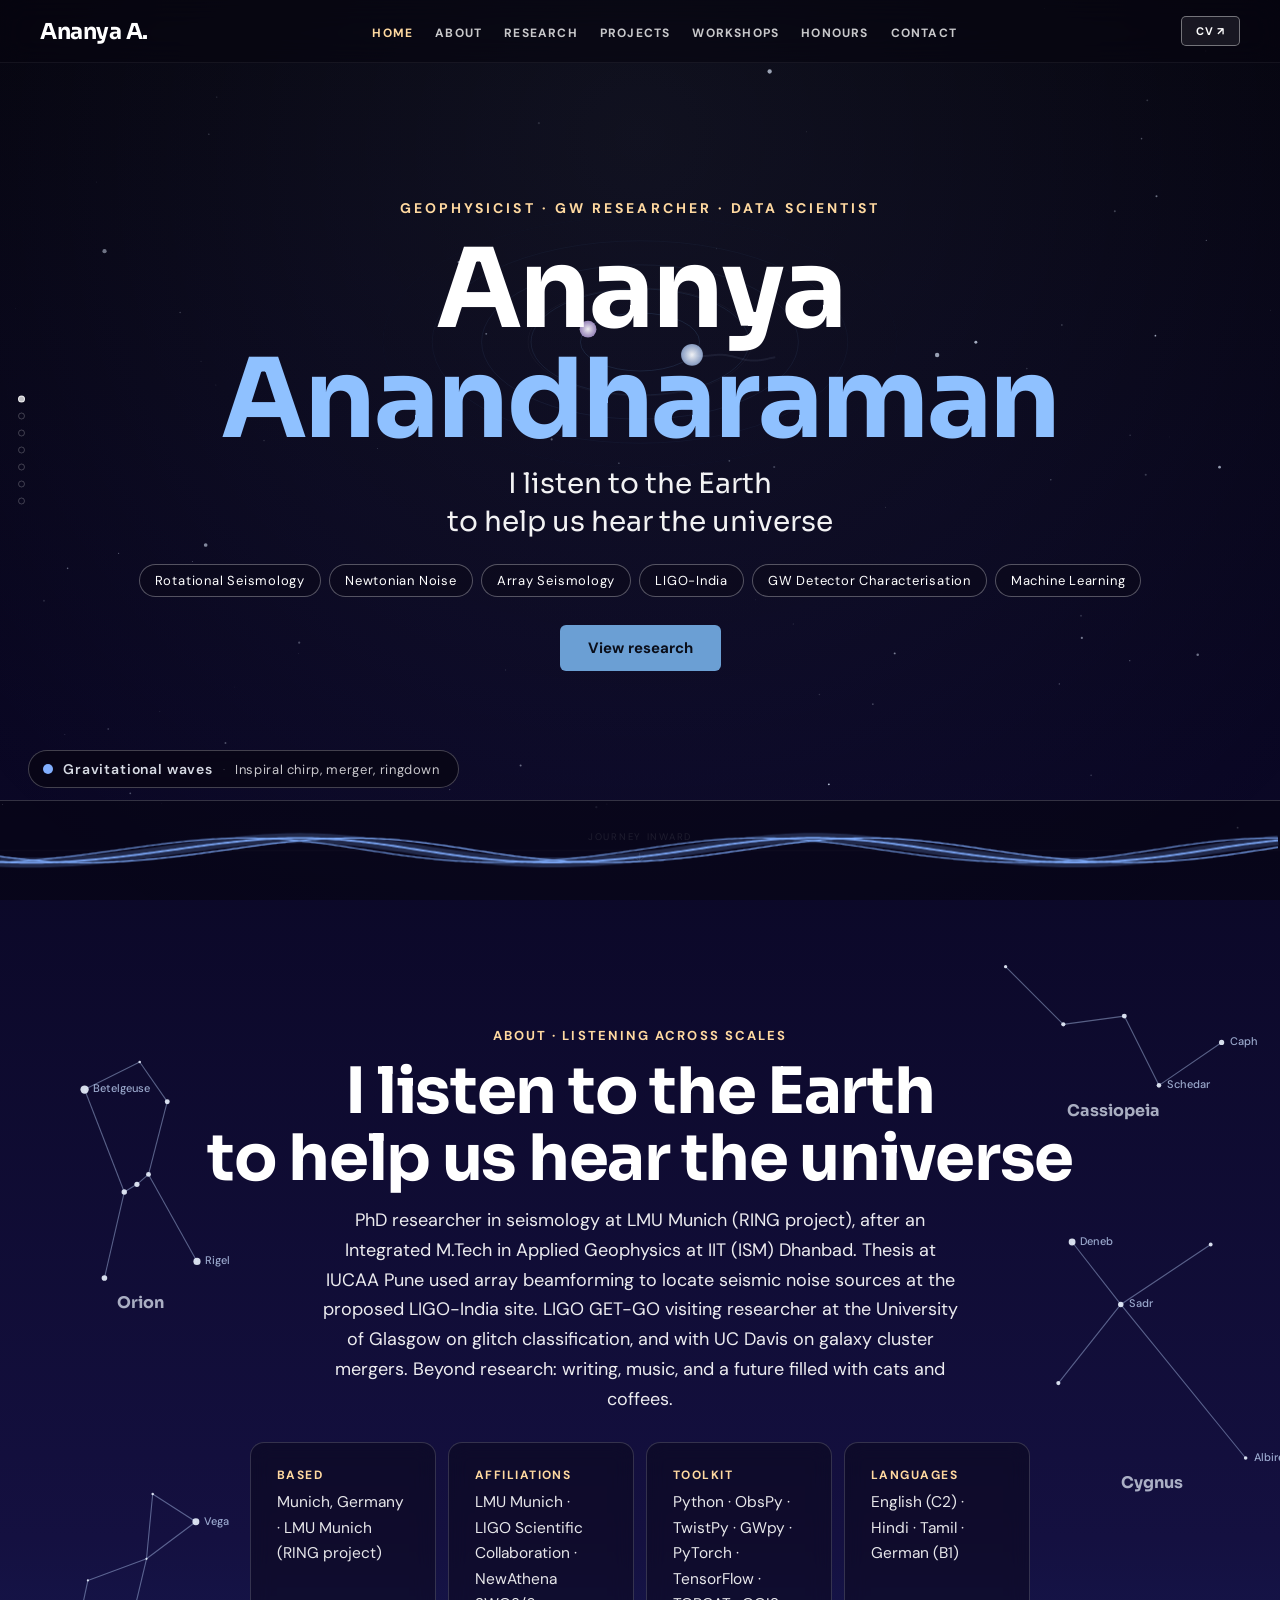
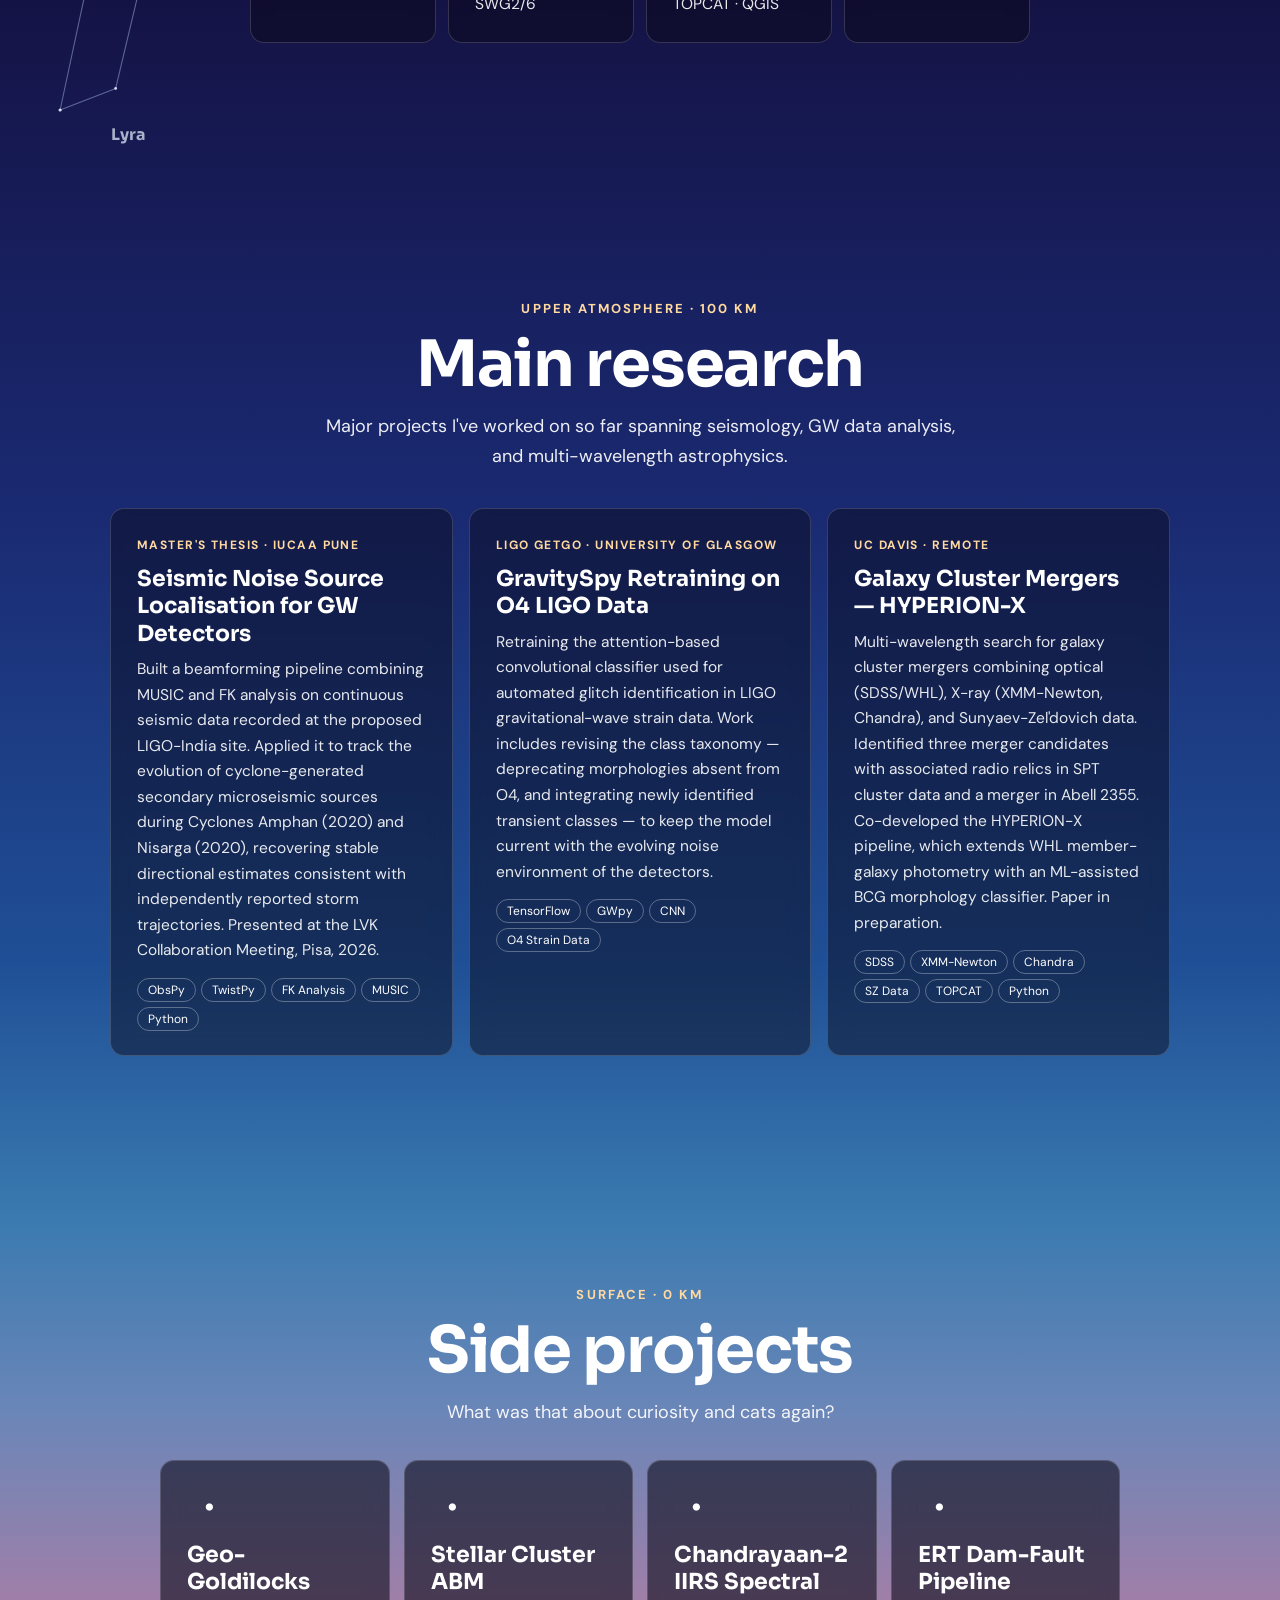
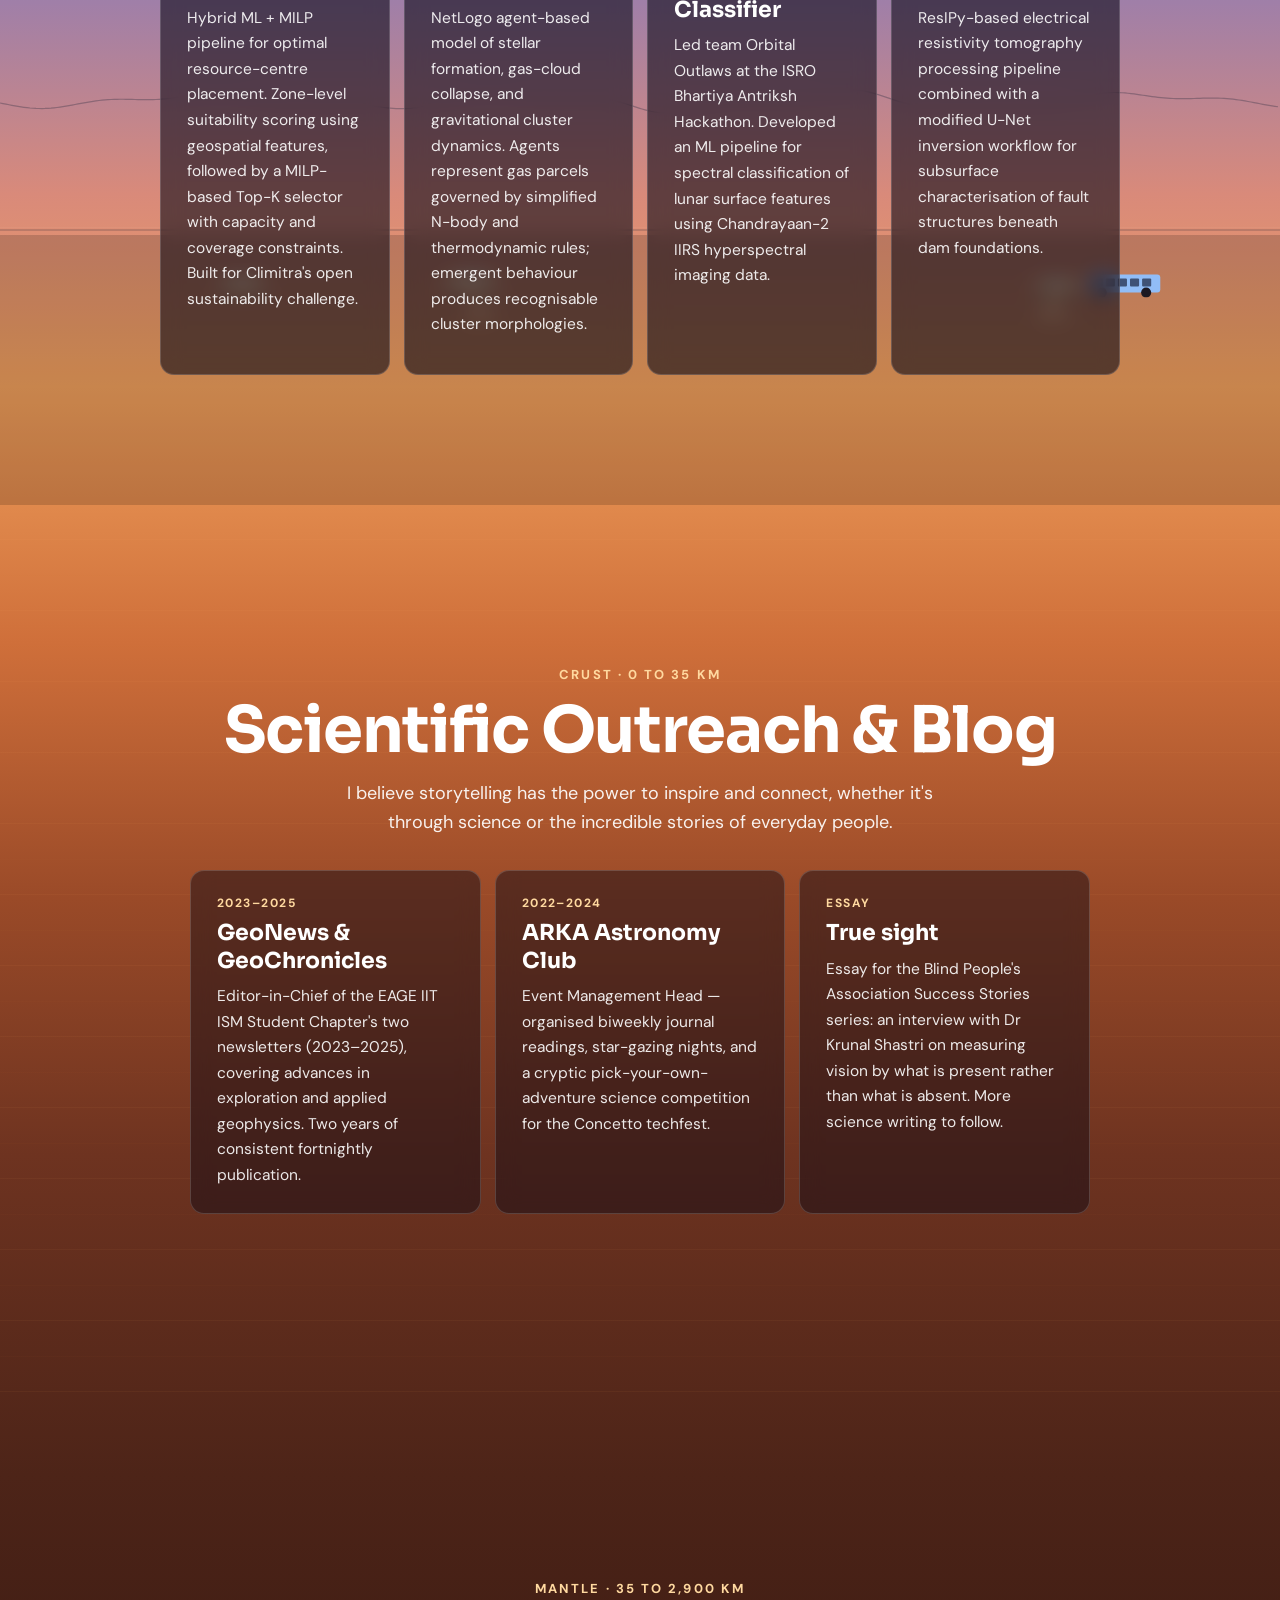
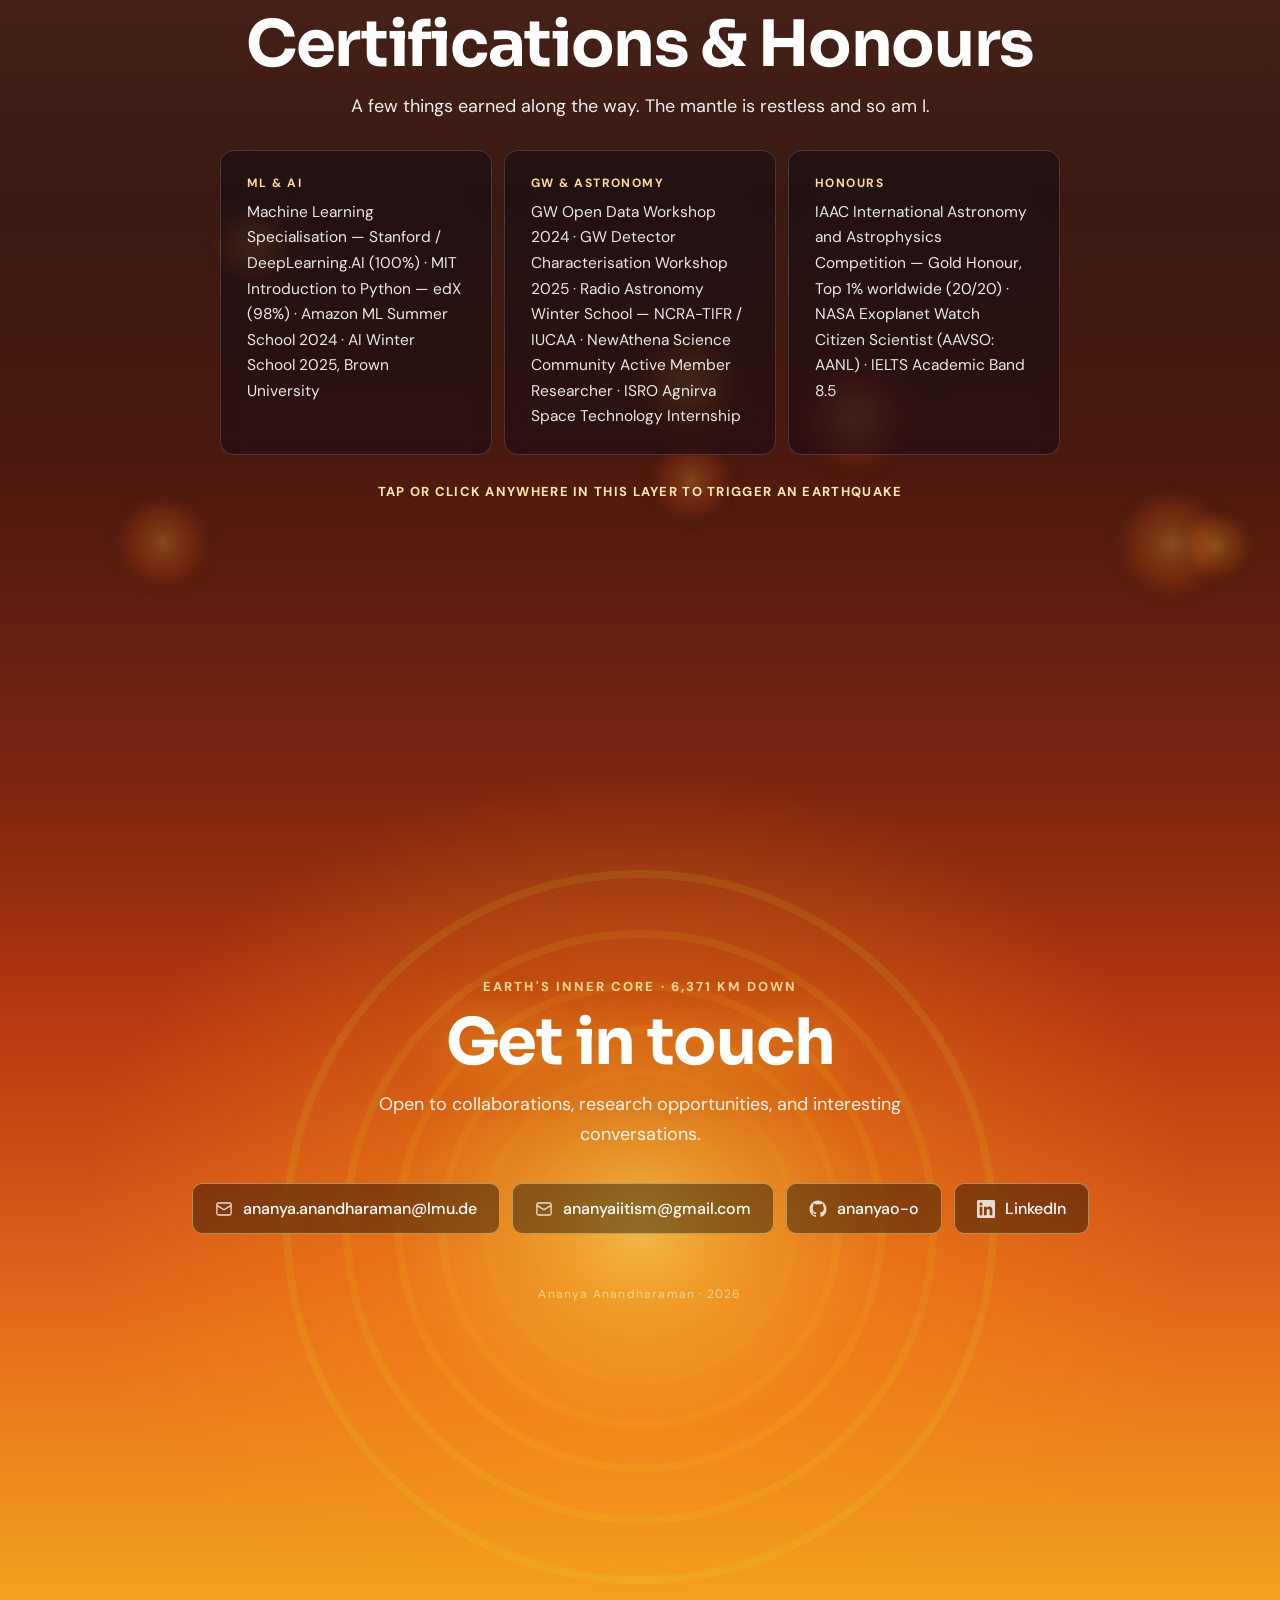
==== commit 7ec8bab1: "Update index.html" ====
--- a/index.html
+++ b/index.html
@@ -4,7 +4,7 @@
   <meta charset="UTF-8">
   <meta name="viewport" content="width=device-width, initial-scale=1.0">
   <title>Ananya Anandharaman</title>
-  <meta name="description" content="Geophysicist, GW Researcher, Data Scientist — IIT ISM · IUCAA · University of Glasgow">
+  <meta name="description" content="Geophysicist, GW Researcher, Data Scientist — LMU Munich">
   <link rel="preconnect" href="https://fonts.googleapis.com">
   <link href="https://fonts.googleapis.com/css2?family=Fraunces:opsz,wght@9..144,600;9..144,700&family=Sora:wght@600;700&family=DM+Sans:wght@400;500;700&display=swap" rel="stylesheet">
   <link rel="stylesheet" href="css/base.css">
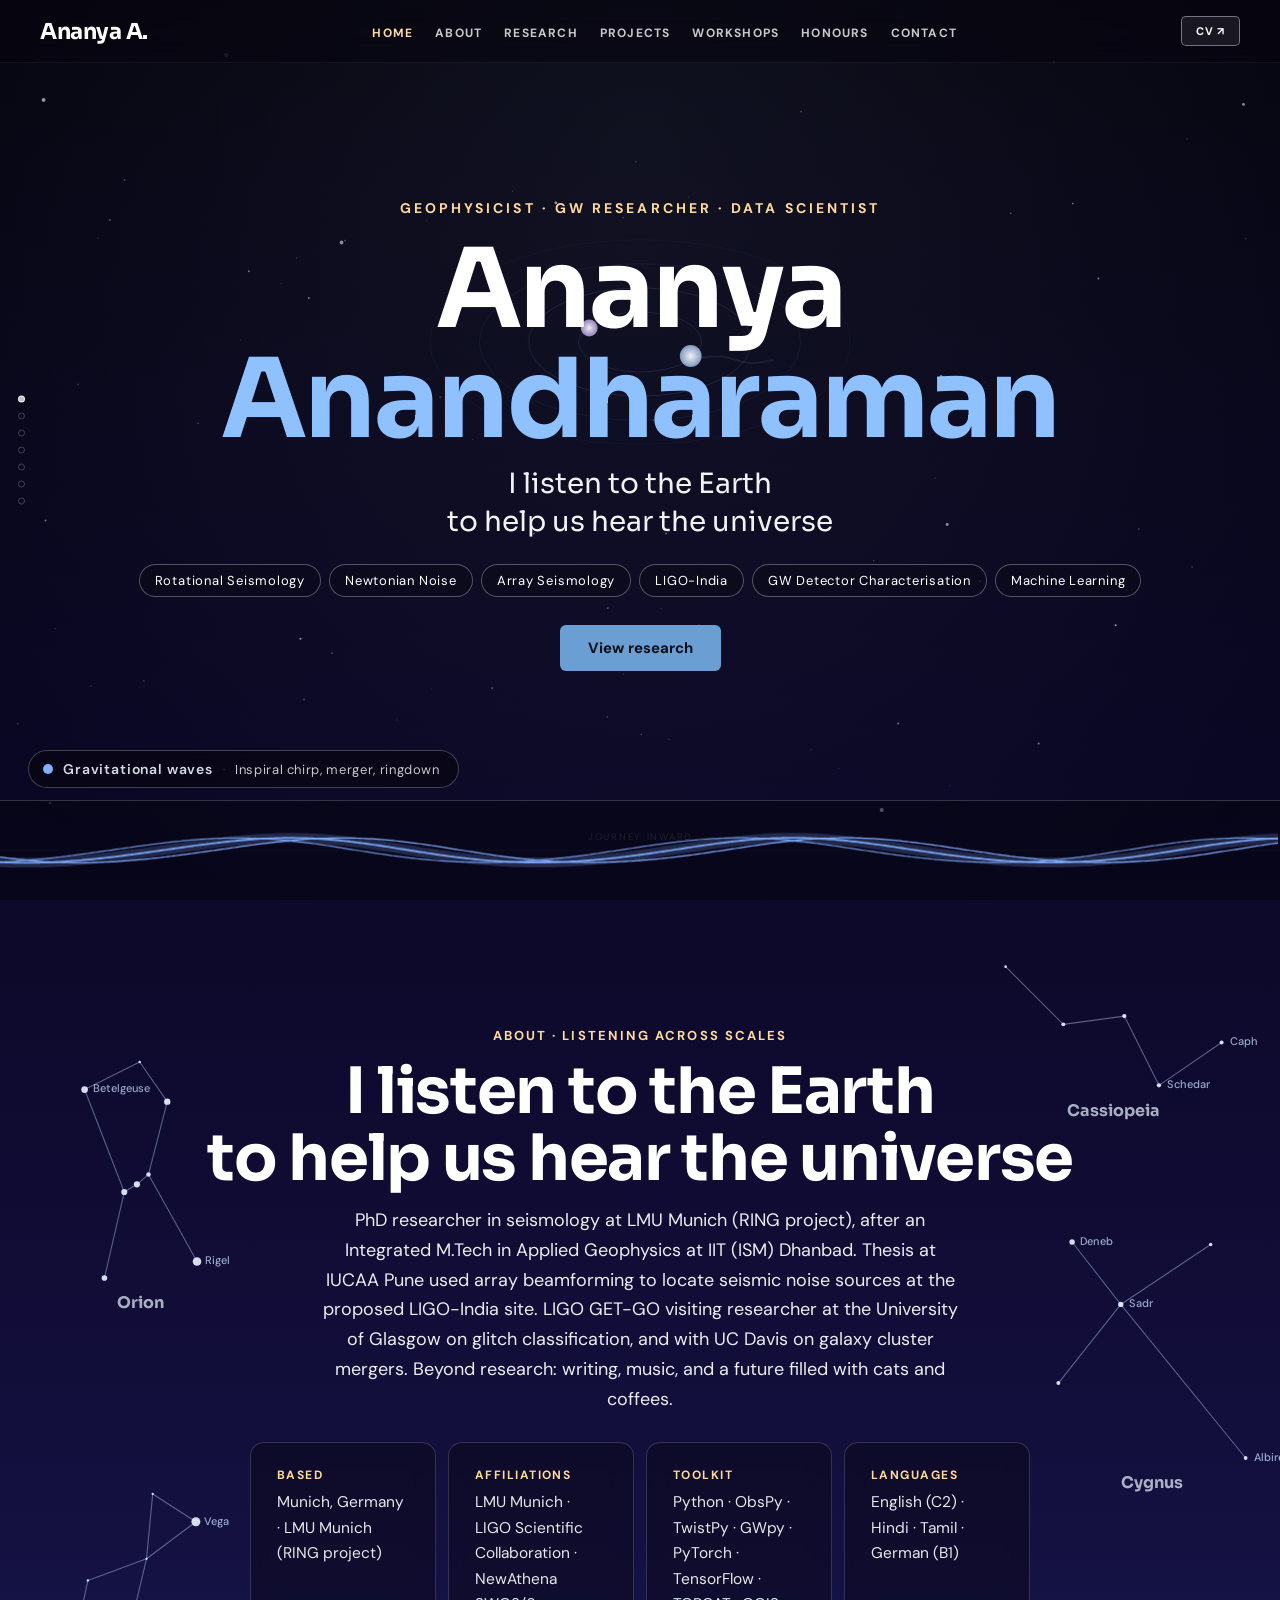
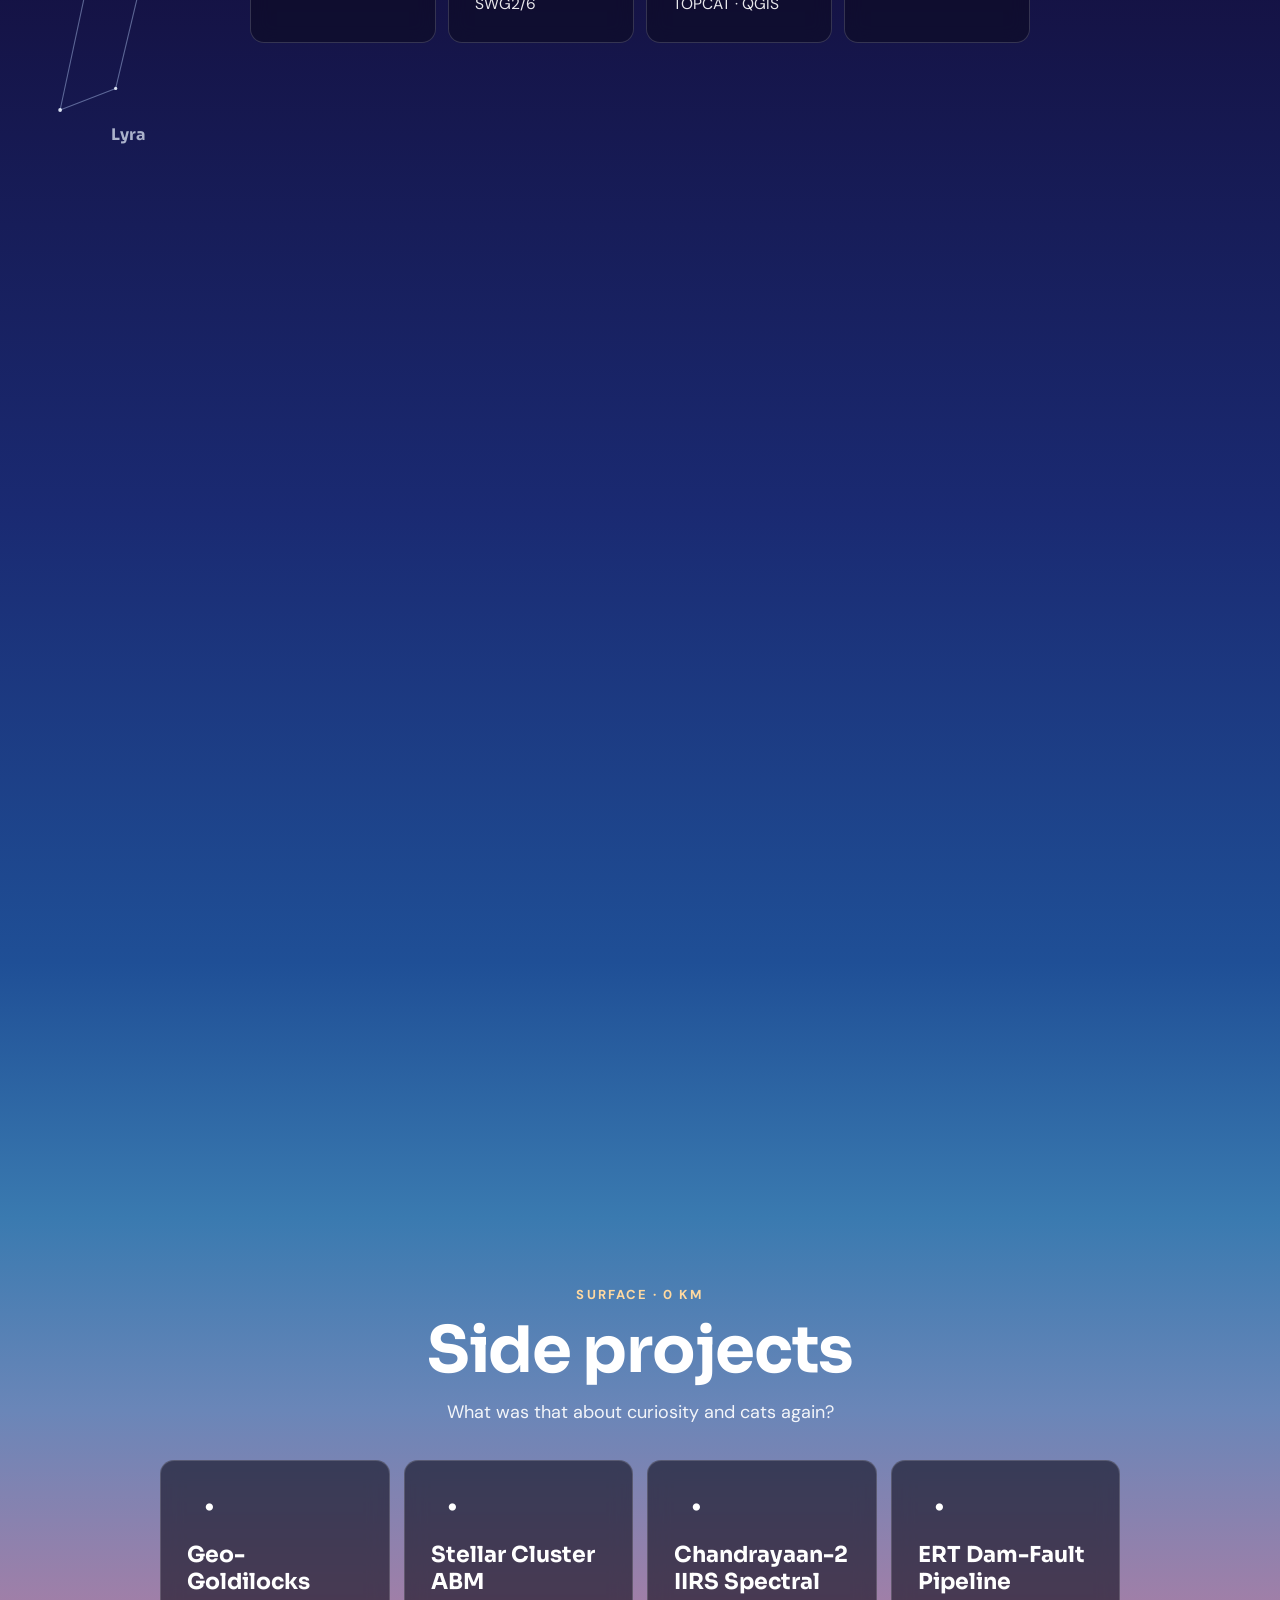
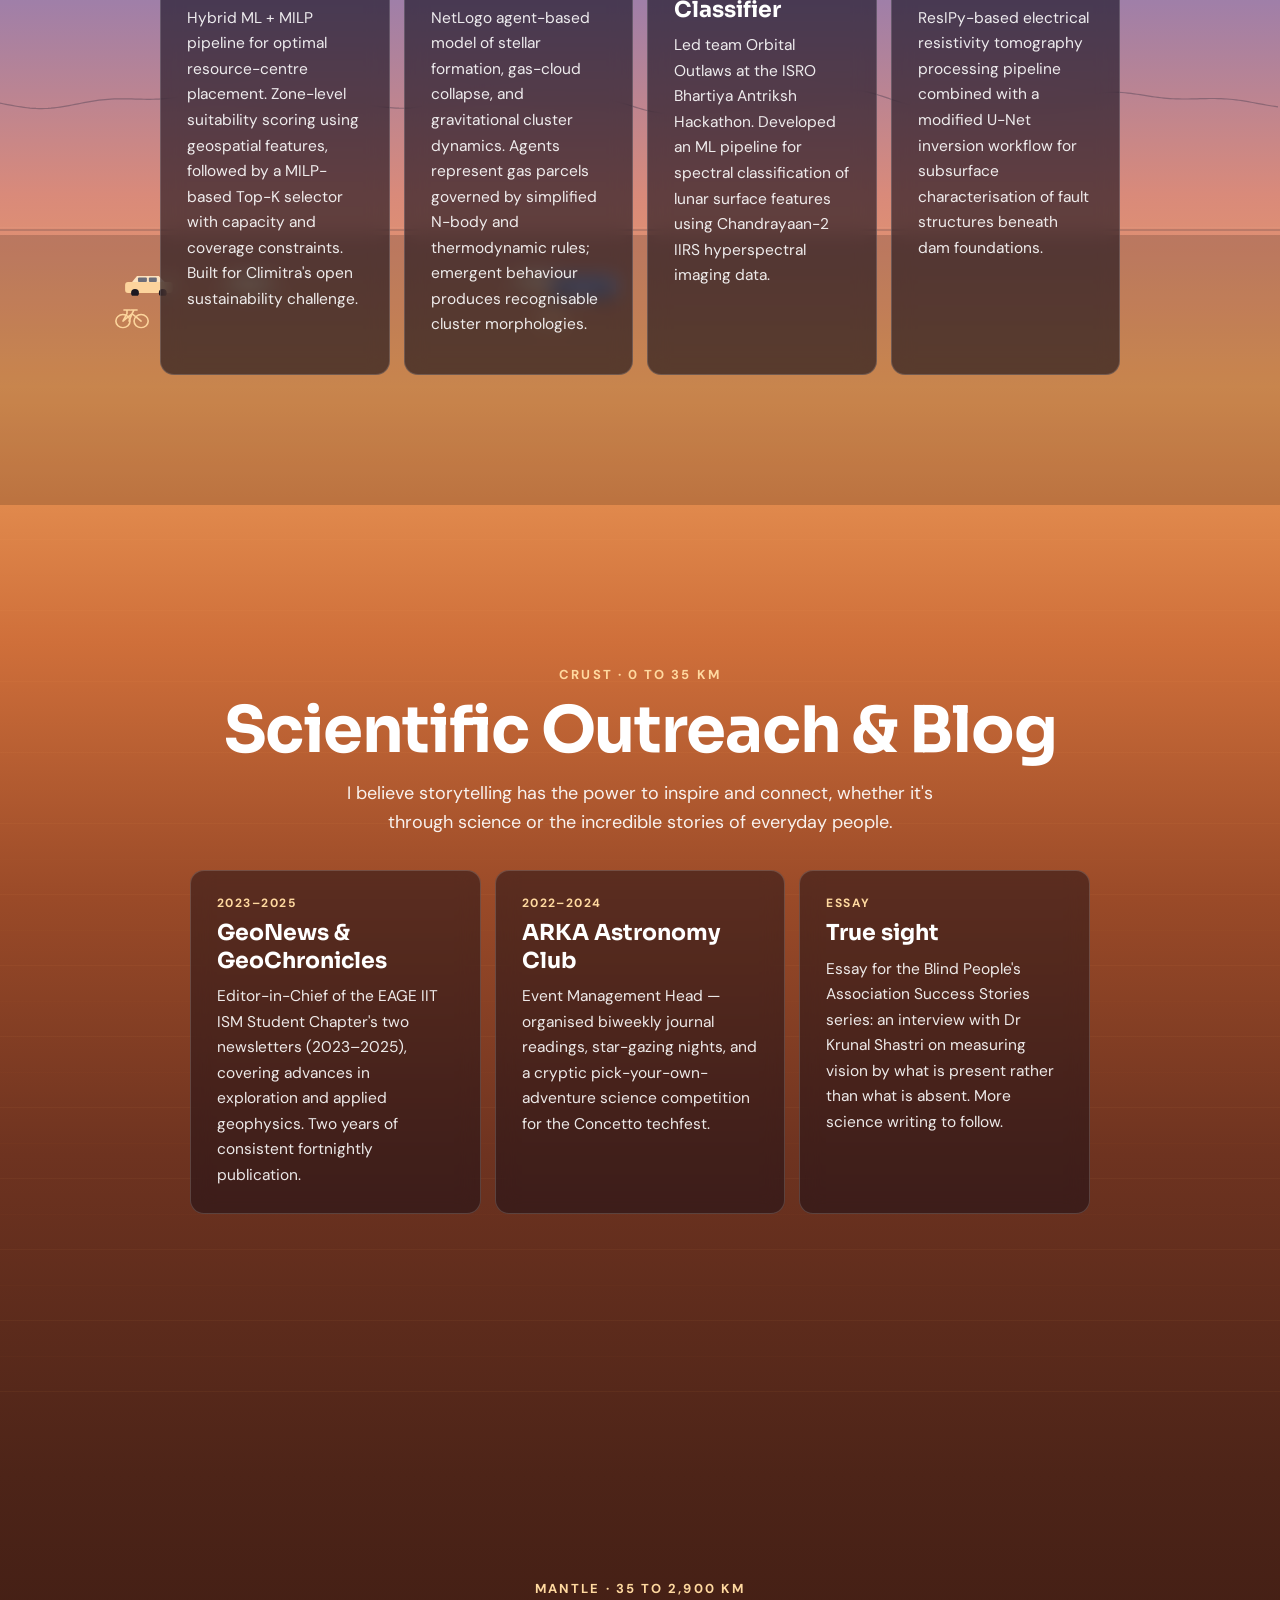
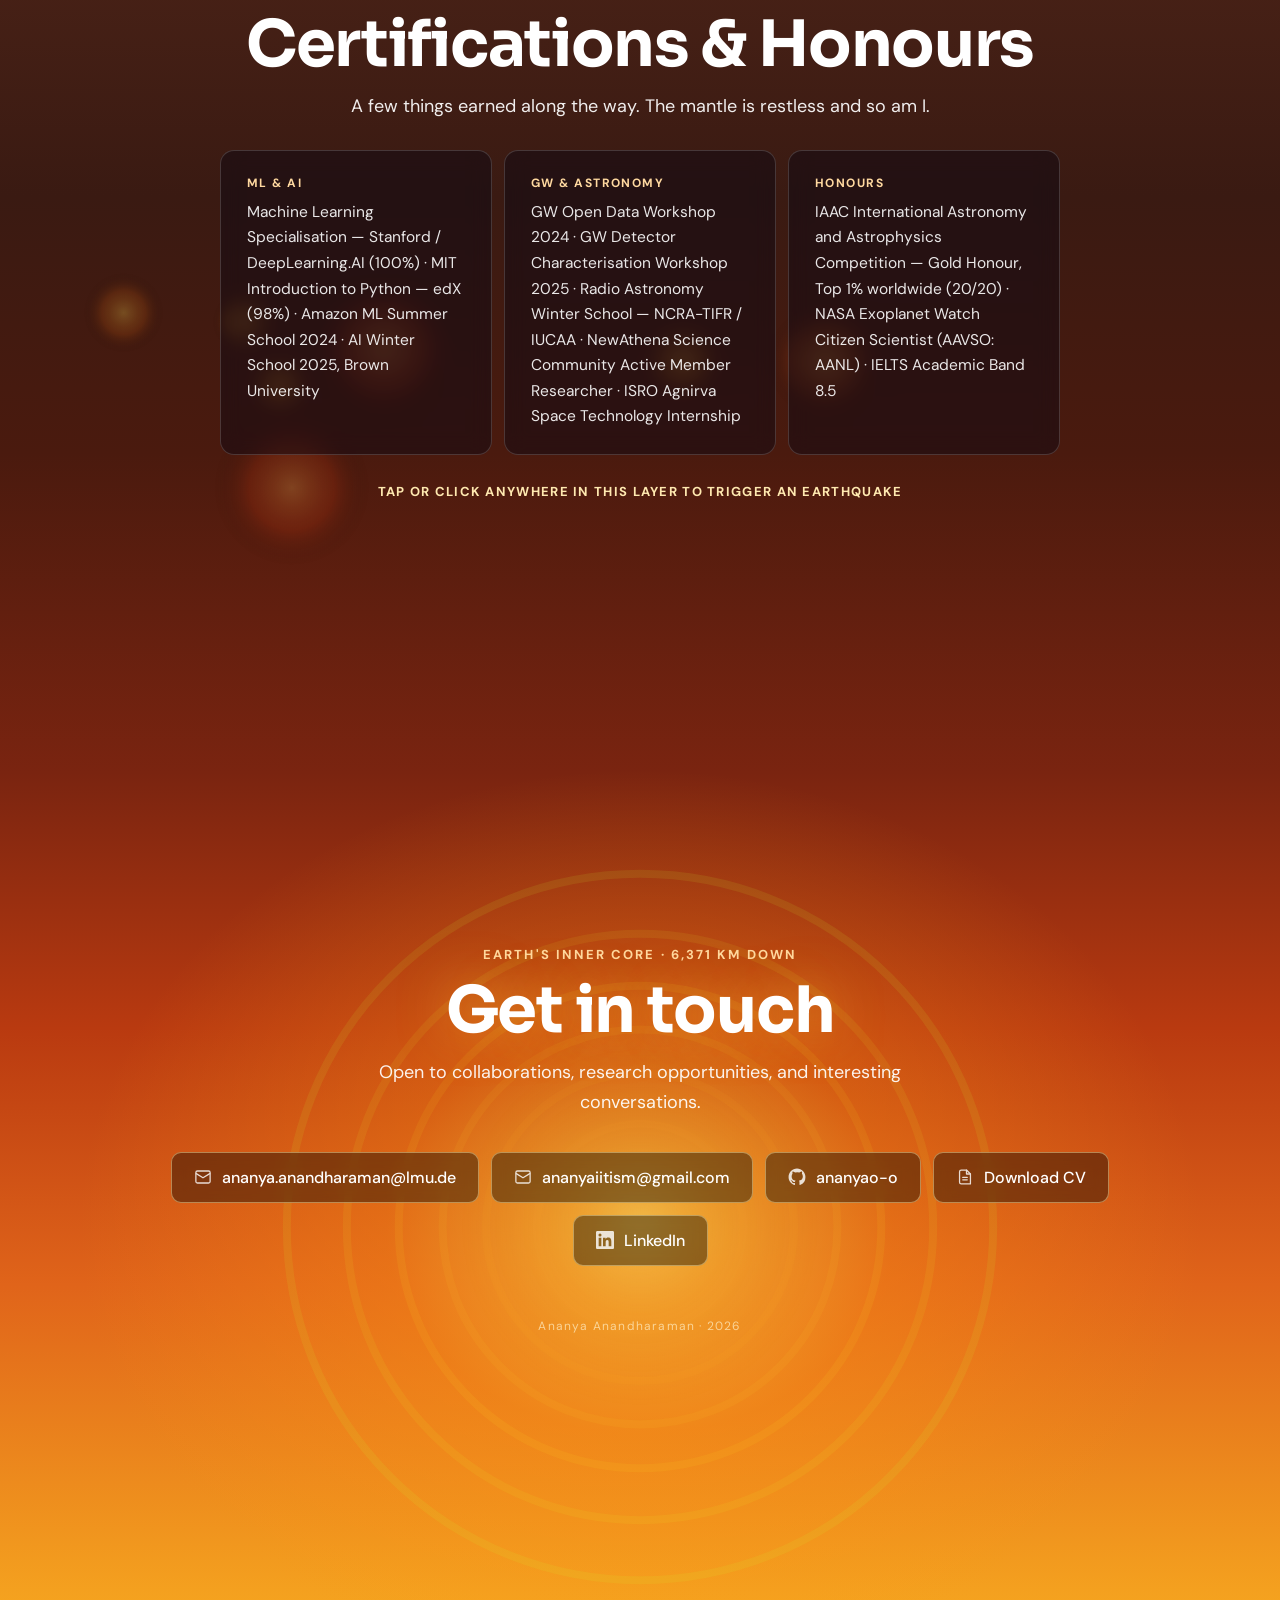
==== commit 7a2499b4: "Adding favicon and meta description" ====
--- a/index.html
+++ b/index.html
@@ -4,7 +4,8 @@
   <meta charset="UTF-8">
   <meta name="viewport" content="width=device-width, initial-scale=1.0">
   <title>Ananya Anandharaman</title>
-  <meta name="description" content="Geophysicist, GW Researcher, Data Scientist — LMU Munich">
+  <meta name="description" content="Ananya Anandharaman: PhD researcher in seismology at LMU Munich. Seismic noise at gravitational-wave detector sites, LIGO data and machine learning.">
+  <link rel="icon" type="image/svg+xml" href="assets/favicon.svg">
   <link rel="preconnect" href="https://fonts.googleapis.com">
   <link href="https://fonts.googleapis.com/css2?family=Fraunces:opsz,wght@9..144,600;9..144,700&family=Sora:wght@600;700&family=DM+Sans:wght@400;500;700&display=swap" rel="stylesheet">
   <link rel="stylesheet" href="css/base.css">
